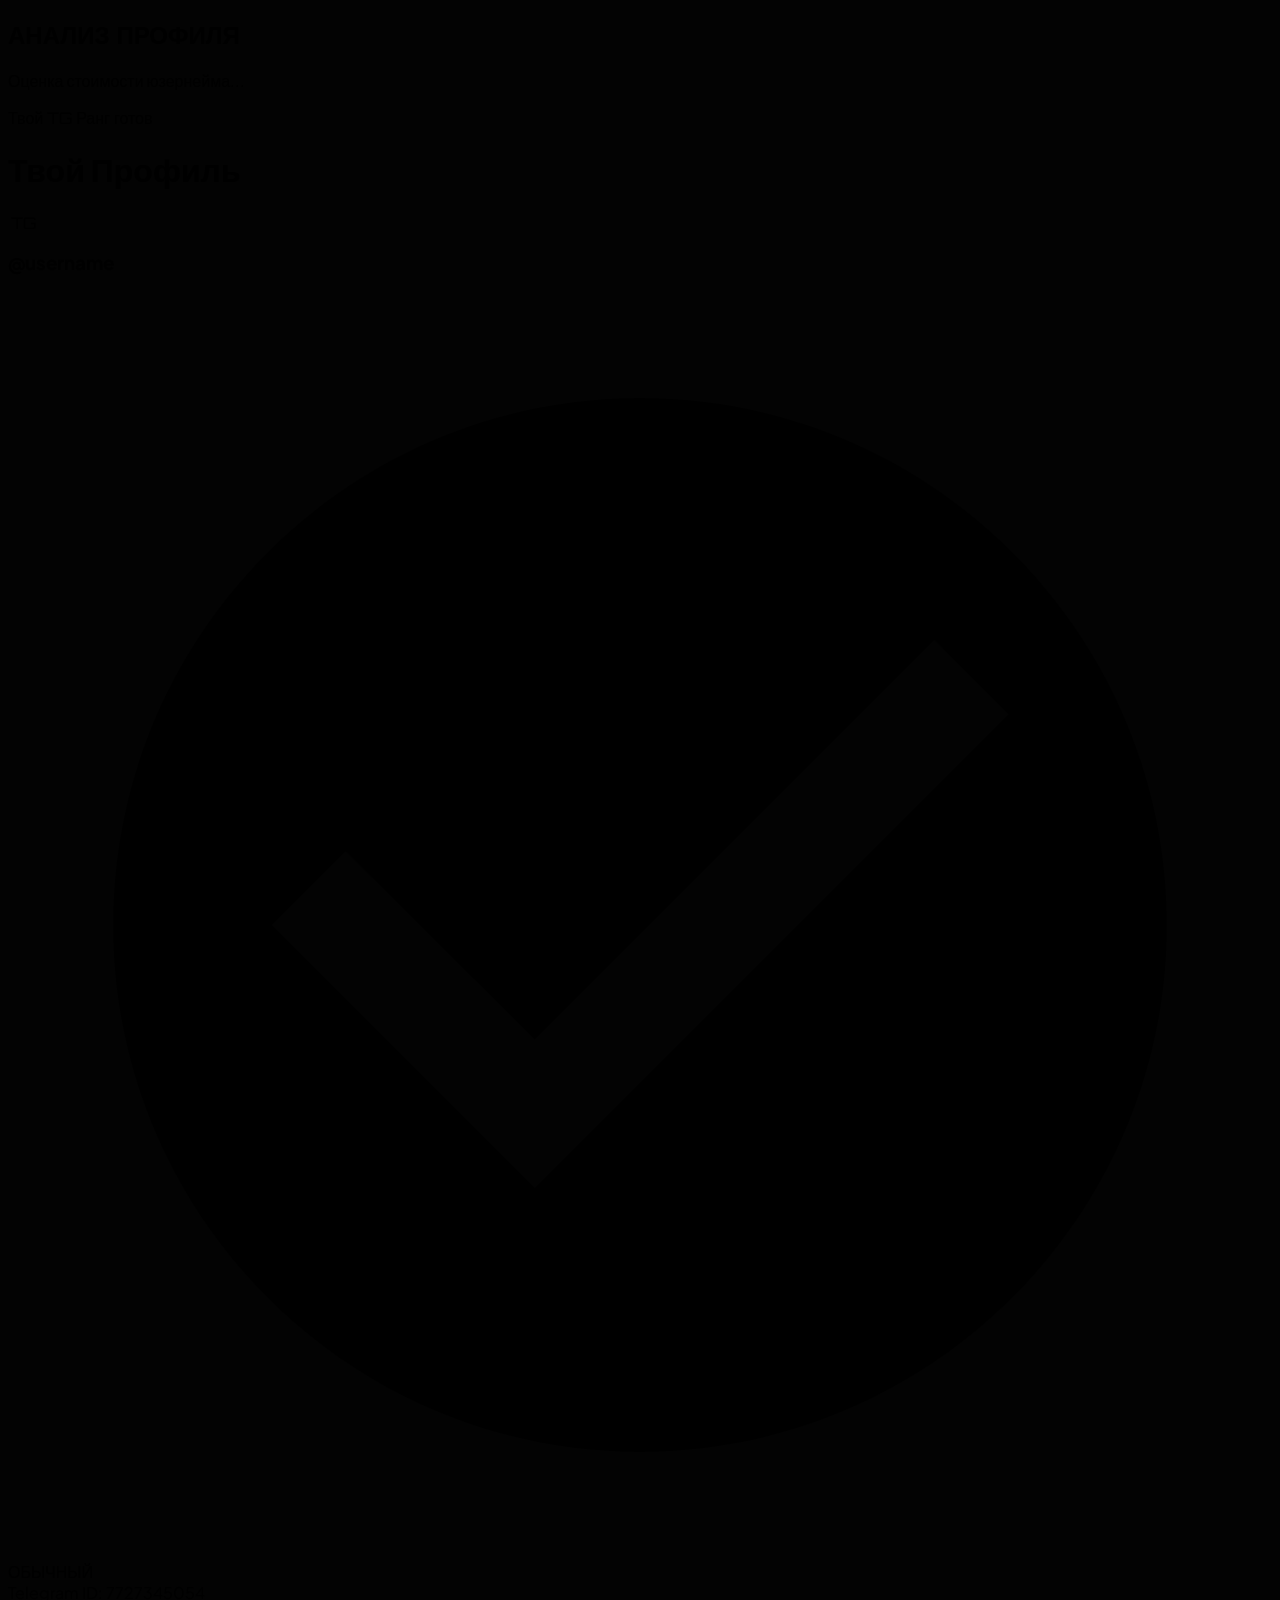
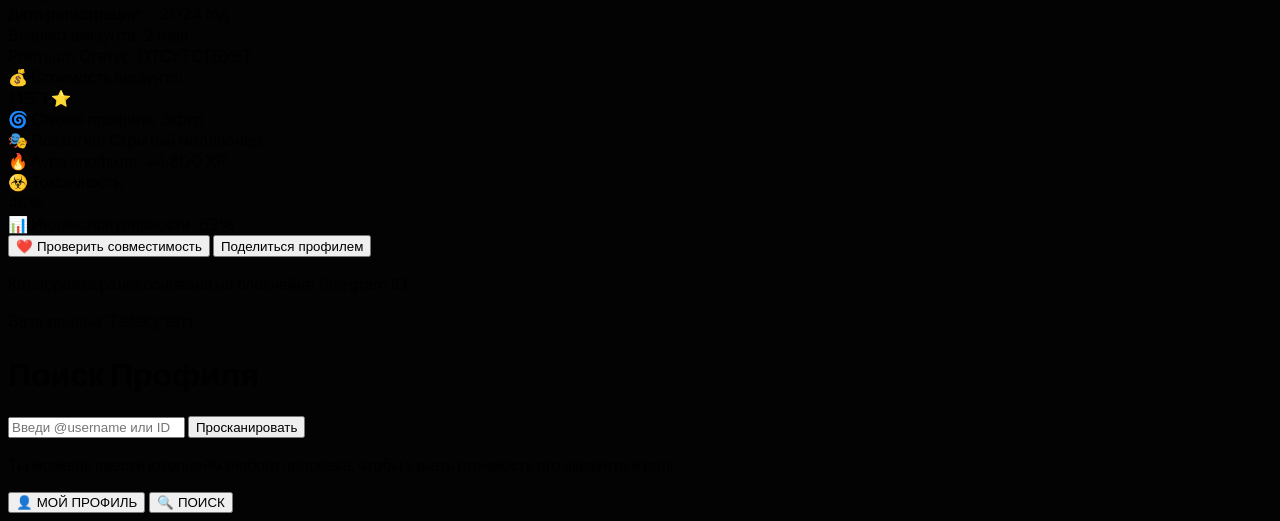
==== index.html @ 5ecddd2f "S" ====
<!DOCTYPE html>
<html lang="ru">
<head>
    <meta charset="UTF-8">
    <meta name="viewport" content="width=device-width, initial-scale=1.0, maximum-scale=1.0, user-scalable=no">
    <title>TG Analyzer</title>
    <script src="https://cdn.tailwindcss.com"></script>
    <script src="https://telegram.org/js/telegram-web-app.js"></script>
    <link href="https://fonts.googleapis.com/css2?family=Orbitron:wght@400;700;900&family=Plus+Jakarta+Sans:wght@400;600;800&display=swap" rel="stylesheet">
    <style>
        body { font-family: 'Plus Jakarta Sans', sans-serif; background-color: #030303; }
        .cyber-font { font-family: 'Orbitron', sans-serif; }
        .neon-glow { box-shadow: 0 0 25px rgba(129, 140, 248, 0.25); }
        .neon-border { border-color: rgba(129, 140, 248, 0.35); }
    </style>
</head>
<body class="text-white min-h-screen flex flex-col justify-between p-4 overflow-hidden">

    <!-- Экран загрузки (Анализ) -->
    <div id="loading-screen" class="flex-grow flex flex-col items-center justify-center space-y-6">
        <div class="relative w-24 h-24">
            <div class="absolute inset-0 rounded-full border-4 border-indigo-500/20"></div>
            <div class="absolute inset-0 rounded-full border-4 border-indigo-500 border-t-transparent animate-spin"></div>
        </div>
        <div class="text-center">
            <h2 class="cyber-font text-lg font-bold tracking-widest text-indigo-400">АНАЛИЗ ПРОФИЛЯ</h2>
            <p id="loading-status" class="text-xs text-zinc-500 mt-2">Подключение к Telegram API...</p>
        </div>
    </div>

    <!-- Основной экран с карточкой -->
    <div id="main-screen" class="hidden flex-grow flex flex-col justify-between py-2 animate-fade-in">
        
        <div class="text-center">
            <span class="text-[9px] cyber-font uppercase tracking-[0.3em] text-indigo-400">Твой TG Ранг готов</span>
            <h1 class="text-xl font-extrabold mt-0.5">Твой Профиль</h1>
        </div>

        <!-- КАРТОЧКА ПЕРСОНАЖА -->
               <div id="card-container" class="bg-zinc-950/90 border-2 rounded-[32px] p-5 relative overflow-hidden my-auto max-w-sm mx-auto w-full transition-all duration-500">
    <div id="glow-bg-1" class="absolute -top-12 -left-12 w-32 h-32 rounded-full blur-3xl transition-all duration-500"></div>
    <div id="glow-bg-2" class="absolute -bottom-12 -right-12 w-32 h-32 rounded-full blur-3xl transition-all duration-500"></div>
                   <div class="relative z-10 flex flex-col items-center">
                <!-- Аватарка -->
                              <div class="w-16 h-16 rounded-full border-2 border-indigo-400 overflow-hidden bg-zinc-900 flex items-center justify-center">
                    <img id="user-avatar" src="" class="w-full h-full object-cover hidden">
                    <span id="avatar-fallback" class="cyber-font text-xl text-indigo-400">TG</span>
                </div>
                       <div id="avatar-border" class="w-16 h-16 rounded-full border-2 overflow-hidden bg-zinc-900 flex items-center justify-center transition-all duration-500">

                <!-- Имя и Ранг -->
                   <div class="flex items-center gap-1.5 mt-2">
    <h3 id="user-name" class="text-lg font-extrabold">@username</h3>
    <span id="verified-badge" class="hidden">
        <svg class="w-4.5 h-4.5 text-blue-400" viewBox="0 0 24 24" fill="currentColor">
            <path d="M12 2C6.48 2 2 6.48 2 12s4.48 10 10 10 10-4.48 10-10S17.52 2 12 2zm-2 15l-5-5 1.41-1.41L10 14.17l7.59-7.59L19 8l-9 9z"/>
        </svg>
    </span>
                   </div>
                <span id="user-rank" class="cyber-font text-[9px] font-bold px-2.5 py-0.5 rounded-full bg-indigo-500/10 text-indigo-400 border border-indigo-500/30 uppercase mt-1">ОБЫЧНЫЙ</span>

                <!-- Разделитель -->
                <div class="w-full h-[1px] bg-zinc-900 my-4"></div>

                <!-- Статистика -->
                <div class="w-full space-y-2.5">
                    <div class="flex justify-between items-center text-[11px]">
                        <span class="text-zinc-500">Telegram ID:</span>
                        <span id="stat-id" class="font-mono font-bold text-zinc-300">7727345054</span>
                    </div>
                    <div class="flex justify-between items-center text-[11px]">
                        <span class="text-zinc-500">Дата регистрации:</span>
                        <span id="stat-year" class="font-bold text-zinc-300">~ 2024 год</span>
                    </div>
                    <div class="flex justify-between items-center text-[11px]">
                        <span class="text-zinc-500">Возраст аккаунта:</span>
                        <span id="stat-age" class="font-bold text-zinc-300">2 года</span>
                    </div>
                    <div class="flex justify-between items-center text-[11px]">
                        <span class="text-zinc-500">Premium Статус:</span>
                        <span id="stat-premium" class="font-bold text-zinc-500">ОТСУТСТВУЕТ</span>
                    </div>
                  <!-- ХАЙПОВАЯ СТАТИСТИКА -->
<div class="w-full h-[1px] bg-zinc-900/60 my-2"></div>

<div class="flex justify-between items-start text-[11px] py-0.5">
    <span class="text-zinc-500 pt-0.5">💰 Стоимость аккаунта:</span>
    <div class="text-right">
        <span id="stat-value" class="font-black text-amber-400 cyber-font text-xs">1,157 ⭐️</span>
        <div id="stat-price-change" class="text-[9px] font-bold mt-0.5"></div>
    </div>
</div>

<div class="flex justify-between items-center text-[11px]">
    <span class="text-zinc-500">🌀 Стихия профиля:</span>
    <span id="stat-element" class="font-black uppercase tracking-wider">Эфир</span>
</div>

<div class="flex justify-between items-center text-[11px] py-1">
    <span class="text-zinc-500">🎭 Психотип:</span>
    <span id="stat-status" class="font-bold text-indigo-400">Скрытый миллионер</span>
</div>

<div class="flex justify-between items-center text-[11px] py-1">
    <span class="text-zinc-500">🔥 Аура профиля:</span>
    <span id="stat-aura" class="font-bold text-purple-400">+4,800 XP</span>
</div>

<div class="flex justify-between items-center text-[11px] py-1">
    <span class="text-zinc-500">☣️ Токсичность:</span>
    <div class="flex items-center gap-1.5">
        <div class="w-16 h-1.5 bg-zinc-900 rounded-full overflow-hidden">
            <div id="stat-toxic-bar" class="h-full bg-red-500" style="width: 45%"></div>
        </div>
        <span id="stat-toxic-pct" class="font-bold text-red-400">45%</span>
    </div>
</div>

<div class="flex justify-between items-center text-[11px] py-1">
    <span class="text-zinc-500">📊 Индекс популярности:</span>
    <span id="stat-popular" class="font-bold text-emerald-400">82%</span>
</div>
                </div>
            </div>
        </div>

        <!-- Кнопки действий -->
<div class="space-y-2 px-4">
    <!-- Кнопка совместимости (показывается только при поиске чужого профиля) -->
    <button id="btn-compat" onclick="checkCompatibility()" class="hidden w-full bg-gradient-to-r from-pink-500 to-rose-600 hover:from-pink-600 hover:to-rose-700 text-white py-3 rounded-2xl text-[10px] cyber-font font-bold uppercase tracking-wider transition-all">
        ❤️ Проверить совместимость
    </button>
    <button onclick="shareResult()" class="w-full bg-indigo-600 hover:bg-indigo-500 text-white py-3.5 rounded-2xl text-[10px] cyber-font font-bold uppercase tracking-wider transition-all">
        Поделиться профилем
    </button>
    <p class="text-[8px] text-zinc-600 text-center">Калибровка ранга основана на блокчейне Telegram ID</p>
</div>
<!-- ЭКРАН ПОИСКА (По умолчанию скрыт) -->
<div id="search-screen" class="hidden flex-grow flex flex-col justify-between py-2">
    <div class="text-center">
        <span class="text-[9px] cyber-font uppercase tracking-[0.3em] text-indigo-400">База данных Telegram</span>
        <h1 class="text-xl font-extrabold mt-0.5">Поиск Профиля</h1>
    </div>

    <!-- Поле ввода -->
    <div class="max-w-sm mx-auto w-full px-4 my-4 space-y-2">
        <input id="search-input" type="text" placeholder="Введи @username или ID" class="w-full bg-zinc-950 border border-zinc-800 focus:border-indigo-500 px-4 py-3 rounded-xl text-xs font-bold text-white placeholder-zinc-600 outline-none transition-all">
        <button onclick="searchUser()" class="w-full bg-indigo-600 hover:bg-indigo-500 text-white py-3 rounded-xl text-[10px] cyber-font font-bold uppercase tracking-wider transition-all">
            Просканировать
        </button>
    </div>

    <p class="text-[8px] text-zinc-600 text-center px-6">Ты можешь ввести юзернейм любого человека, чтобы узнать стоимость его аккаунта и ранг</p>
</div>

<!-- НИЖНЕЕ МЕНЮ НАВИГАЦИИ -->
<nav class="flex justify-around items-center bg-zinc-950/80 border-t border-zinc-900 py-3 text-[10px] cyber-font font-bold">
    <button id="tab-btn-my" onclick="switchTab('my')" class="text-indigo-400 flex flex-col items-center gap-1">
        <span>👤 МОЙ ПРОФИЛЬ</span>
    </button>
    <button id="tab-btn-search" onclick="switchTab('search')" class="text-zinc-500 hover:text-white flex flex-col items-center gap-1">
        <span>🔍 ПОИСК</span>
    </button>
</nav>
<script>
    const tg = window.Telegram?.WebApp;
    let activeTab = 'my';
    let myUserObj = null; // Твой профиль
    let currentViewedUser = null; // Тот, кого сейчас смотрим (ты или найденный юзер)

    window.onload = () => {
        if (tg) {
            tg.ready();
            tg.expand();
        }
        
        // Твои реальные данные
        myUserObj = tg?.initDataUnsafe?.user || {
            id: 8491563038,
            first_name: "werhovnaя vlastь",
            username: "werhovnaya_vlast",
            is_premium: false
        };

        startAnalysis(myUserObj, true);
    };

    function startAnalysis(user, isItMe) {
        currentViewedUser = user;
        document.getElementById('loading-screen').classList.remove('hidden');
        document.getElementById('main-screen').classList.add('hidden');
        document.getElementById('search-screen').classList.add('hidden');

        const statuses = [
            "Подключение к блокчейну Telegram...",
            "Оценка стоимости юзернейма...",
            "Калькуляция очков Ауры...",
            "Считывание матрицы психотипа..."
        ];
        
        let currentStatus = 0;
        const interval = setInterval(() => {
            if (currentStatus < statuses.length) {
                document.getElementById('loading-status').innerText = statuses[currentStatus];
                currentStatus++;
            } else {
                clearInterval(interval);
                document.getElementById('loading-screen').classList.add('hidden');
                document.getElementById('main-screen').classList.remove('hidden');
                
                // Меняем заголовок в зависимости от того, чей профиль смотрим
                const headerTitle = document.querySelector('#main-screen h1');
                if (isItMe) {
                    headerTitle.innerText = "Твой Профиль";
                    document.getElementById('btn-compat').classList.add('hidden'); // Скрываем совместимость для себя
                } else {
                    headerTitle.innerText = "Анализ Профиля";
                    document.getElementById('btn-compat').classList.remove('hidden'); // Показываем совместимость для друга
                }

                renderCard(user);
            }
        }, 500);
    }

    // СВЕРХТОЧНАЯ БАЗА ДАННЫХ TG ID
    function getTelegramAge(id) {
        let regYear = 2024;
        let rank = "ОБЫЧНЫЙ";
                if (id < 50000000) { regYear = 2014; rank = "ЛЕГЕНДА"; }
        else if (id < 150000000) { regYear = 2015; rank = "ДРЕВНИЙ"; }
        else if (id < 350000000) { regYear = 2016; rank = "ДРЕВНИЙ"; }
        else if (id < 550000000) { regYear = 2017; rank = "ЭПИЧЕСКИЙ"; }
        else if (id < 800000000) { regYear = 2018; rank = "ЭПИЧЕСКИЙ"; }
        else if (id < 1100000000) { regYear = 2019; rank = "РЕДКИЙ"; }
        else if (id < 1600000000) { regYear = 2020; rank = "РЕДКИЙ"; }
        else if (id < 2100000000) { regYear = 2021; rank = "РЕДКИЙ"; }
        else if (id < 3000000000) { regYear = 2022; rank = "РЕДКИЙ"; }
        else if (id < 4500000000) { regYear = 2023; rank = "ОБЫЧНЫЙ"; }
        else if (id < 6000000000) { regYear = 2024; rank = "ОБЫЧНЫЙ"; }
        else if (id < 8000000000) { regYear = 2025; rank = "ОБЫЧНЫЙ"; }
        else { regYear = 2026; rank = "НОВИЧОК"; }

        const currentYear = new Date().getFullYear();
        const age = currentYear - regYear;

        return { regYear, rank, age };
    }

    // Смешные статусы (Психотипы)
    const psychoTypes = [
        "Скрытый миллионер", "Душнила в чатах", "Любитель голосовых", "Призрак (заходит раз в год)",
        "Тайный хейтер", "Охотник за Stars", "Элитный спамер", "Крипто-инвестор (без баланса)",
        "Гиперактивный юзер", "Читатель каналов", "Мемный эксперт", "Админ тиктока"
    ];

    function renderCard(user) {
        const id = Number(user.id);
        const tgData = getTelegramAge(id);

        // Стабильная генерация на основе ID
        let value = Math.floor((id % 6500) + 350); 
        let aura = Math.floor((id % 12000) + 500);  
        let toxicity = id % 100;                    
        let psycho = psychoTypes[id % psychoTypes.length];

        // Пасхалка для Павла Дурова
        if (user.username?.toLowerCase() === 'durov' || id === 2) {
            tgData.rank = "БОГ TG";
            tgData.regYear = 2013;
            tgData.age = new Date().getFullYear() - 2013;
            value = 9999999;
            aura = 999999;
            toxicity = 0;
            psycho = "Создатель Всея Руси";
        }

        // Заполнение UI
        document.getElementById('user-name').innerText = user.username ? `@${user.username}` : user.first_name;
                document.getElementById('user-rank').innerText = tgData.rank;
        document.getElementById('stat-id').innerText = id;
        document.getElementById('stat-year').innerText = `~ ${tgData.regYear} год`;
        document.getElementById('stat-age').innerText = `${tgData.age} ${getYearWord(tgData.age)}`;
        document.getElementById('stat-premium').innerText = user.is_premium ? "АКТИВЕН" : "ОТСУТСТВУЕТ";
        document.getElementById('stat-premium').className = user.is_premium ? "font-bold text-indigo-400" : "font-bold text-zinc-500";

        // Новые хайп поля
        document.getElementById('stat-value').innerText = `${value.toLocaleString()} ⭐️`;
        document.getElementById('stat-status').innerText = psycho;
        document.getElementById('stat-aura').innerText = `+${aura.toLocaleString()} XP`;
        document.getElementById('stat-toxic-pct').innerText = `${toxicity}%`;
        document.getElementById('stat-toxic-bar').style.width = `${toxicity}%`;
        document.getElementById('stat-popular').innerText = `${Math.min(99, Math.max(5, id % 100))}%`;

        // Отрисовка аватарки
        const avatarImg = document.getElementById('user-avatar');
        const fallback = document.getElementById('avatar-fallback');
        
        if (user.photo_url) {
            avatarImg.src = user.photo_url;
            avatarImg.classList.remove('hidden');
            fallback.classList.add('hidden');
        } else
        {
            avatarImg.classList.add('hidden');
            fallback.classList.remove('hidden');
            // Корректно берем первые две буквы никнейма (без приведения к нижнему регистру)
            const letters = (user.username || user.first_name || "U").substring(0, 2);
            fallback.innerText = letters;
        }
    }

    function getYearWord(age) {
        if (age === 1) return "год";
        if (age > 1 && age < 5) return "года";
        return "лет";
    }

    function switchTab(tab) {
        activeTab = tab;
        document.getElementById('tab-btn-my').className = tab === 'my' ? 'text-indigo-400 flex flex-col items-center gap-1' : 'text-zinc-500 hover:text-white flex flex-col items-center gap-1';
        document.getElementById('tab-btn-search').className = tab === 'search' ? 'text-indigo-400 flex flex-col items-center gap-1' : 'text-zinc-500 hover:text-white flex flex-col items-center gap-1';

        if (tab === 'my') {
            document.getElementById('main-screen').classList.remove('hidden');
            document.getElementById('search-screen').classList.add('hidden');
            startAnalysis(myUserObj, true);
        } else {
            document.getElementById('main-screen').classList.add('hidden');
            document.getElementById('search-screen').classList.remove('hidden');
        }
    }

    // УМНЫЙ ПОИСК (с сохранением регистра букв!)
    function searchUser() {
        const query = document.getElementById('search-input').value.trim();
        if (!query) return alert("Введите никнейм или ID!");

        // Сохраняем оригинальный текст для отображения на карточке (например, @NmProda)
        const displayUsername = query.startsWith('@') ? query.substring(1) : query;
        const lowercaseQuery = displayUsername.toLowerCase();

        // 1. Если ищут себя
        if (myUserObj.username && lowercaseQuery === myUserObj.username.toLowerCase()) {
            activeTab = 'my';
            switchTab('my');
            return;
        }

        let targetUser = null;

        // 2. Если ввели реальный цифровой ID
        if (/^\d+$/.test(lowercaseQuery)) {
            const realId = Number(lowercaseQuery);
            targetUser = {
                id: realId,
                first_name: `ID: ${realId}`,
                username: `id_${realId}`,
                is_premium: realId % 3 === 0,
                photo_url: null
            };
        } else {
            // 3. Стабильная генерация ID на основе оригинального регистра букв
            let hash = 0;
            for (let i = 0; i < displayUsername.length; i++) {
                hash = displayUsername.charCodeAt(i) + ((hash << 5) - hash);
            }
            // Формируем реалистичный ID
            const fakeId = Math.abs(hash % 7000000000) + 150000000;

            targetUser = {
                id: fakeId,
                first_name: displayUsername,
                username: displayUsername, // Передаем оригинальное имя
                is_premium: hash % 2 === 0,
                photo_url: null
            };
        }

        startAnalysis(targetUser, false);
    }

    // ФИЧА: ПРОВЕРКА СОВМЕСТИМОСТИ
    function checkCompatibility() {
        if (!currentViewedUser || currentViewedUser.id === myUserObj.id) return;

        // Рассчитываем процент совместимости на основе хэша двух ID
        const combinedId = Number(myUserObj.id) + Number(currentViewedUser.id);
        const percent = (combinedId % 95) + 5; // Процент от 5 до 99%

        let verdict = "Токсичный союз ☣️";
        if (percent > 40) verdict = "Обычные приятели 🤝";
        if (percent > 70) verdict = "Хорошая ментальная связь⚡️";
        if (percent > 85) verdict = "Идеальная совместимость ❤️";

        alert(`📊 СОВМЕСТИМОСТЬ ПРОФИЛЕЙ:\n\nТвой ник: @${myUserObj.username || 'user'}\nНик друга: @${currentViewedUser.username}\n\nРезультат: ${percent}%\nВердикт: ${verdict}`);
    }

    function shareResult() {
        const text = "🔥 Мой Telegram аккаунт оценили в " + document.getElementById('stat-value').innerText + "! Мой статус: " + document.getElementById('stat-status').innerText + ". Проверь цену своего аккаунта здесь 👇";
        const botUrl = "https://t.me/Boss_storesvzbot"; 
        tg.openTelegramLink(`https://t.me/share/url?url=${encodeURIComponent(botUrl)}&text=${encodeURIComponent(text)}`);
    }
</script>
        
</body>
</html>
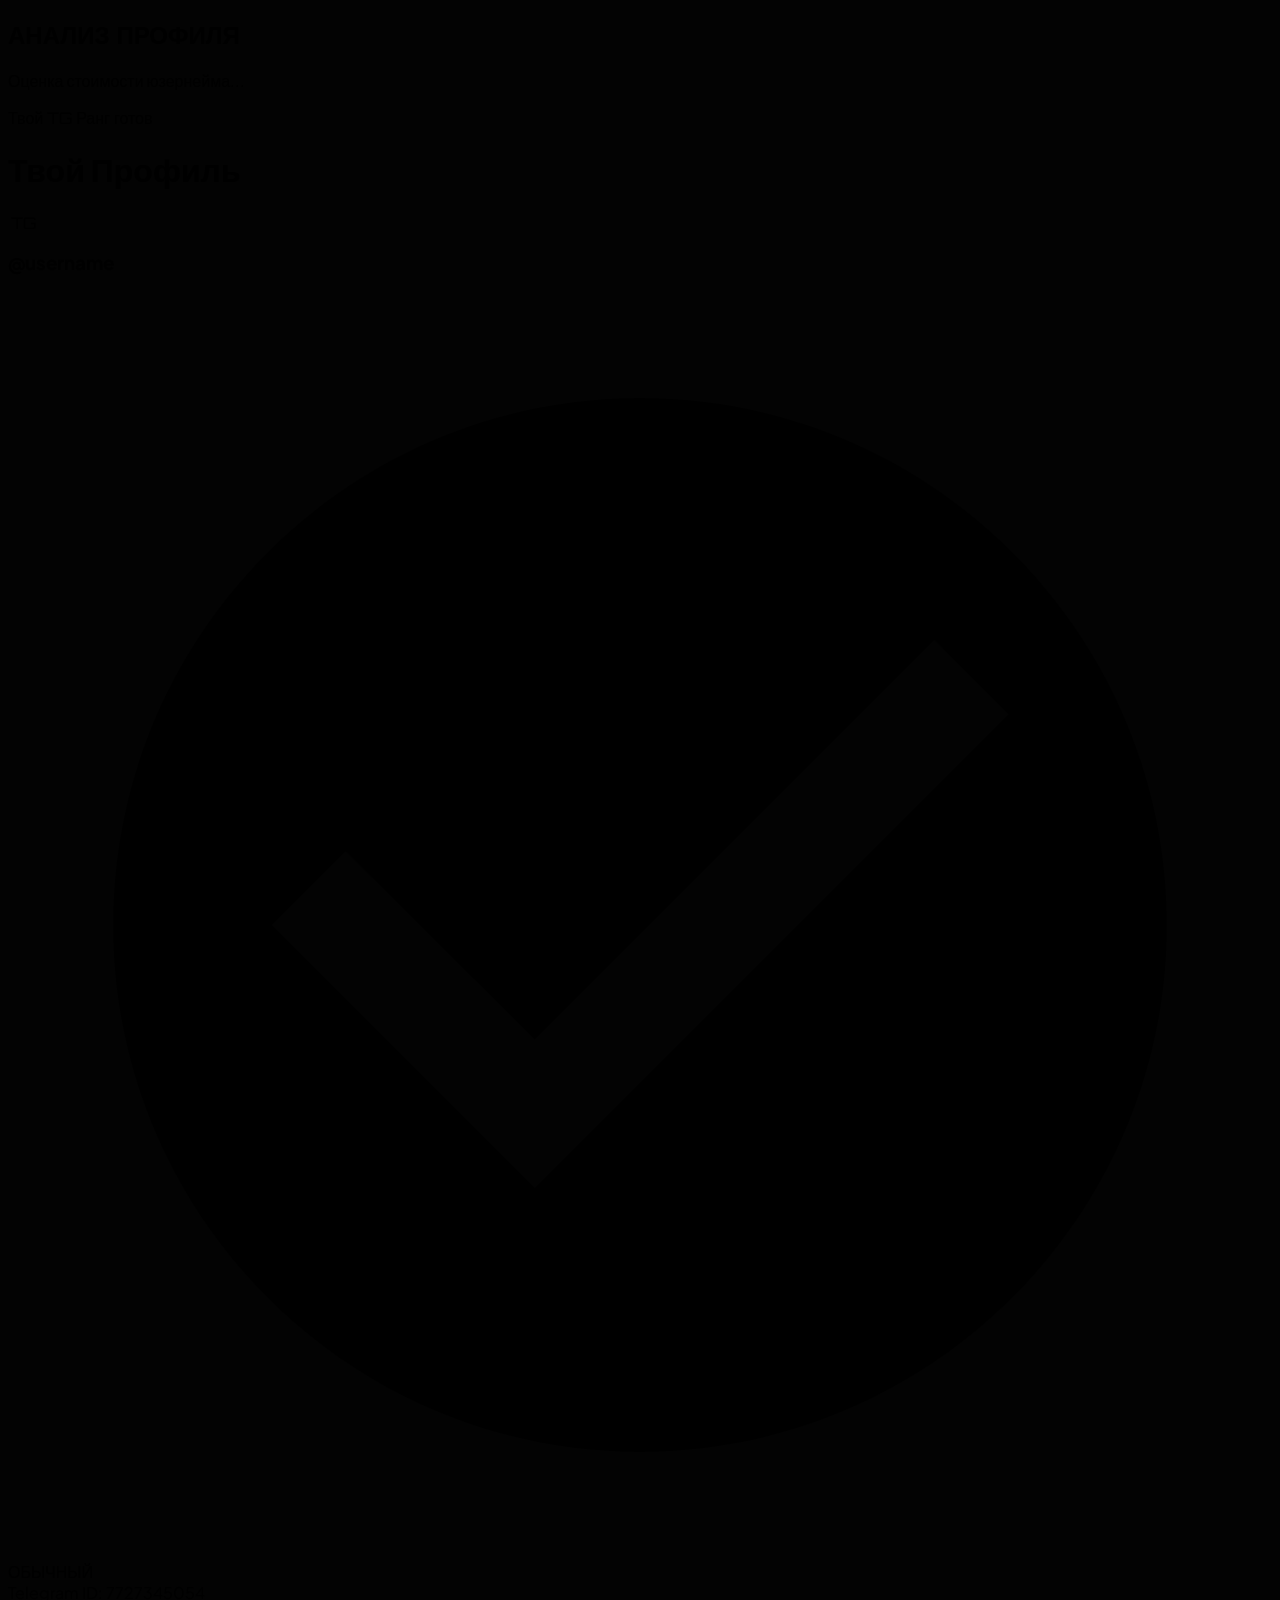
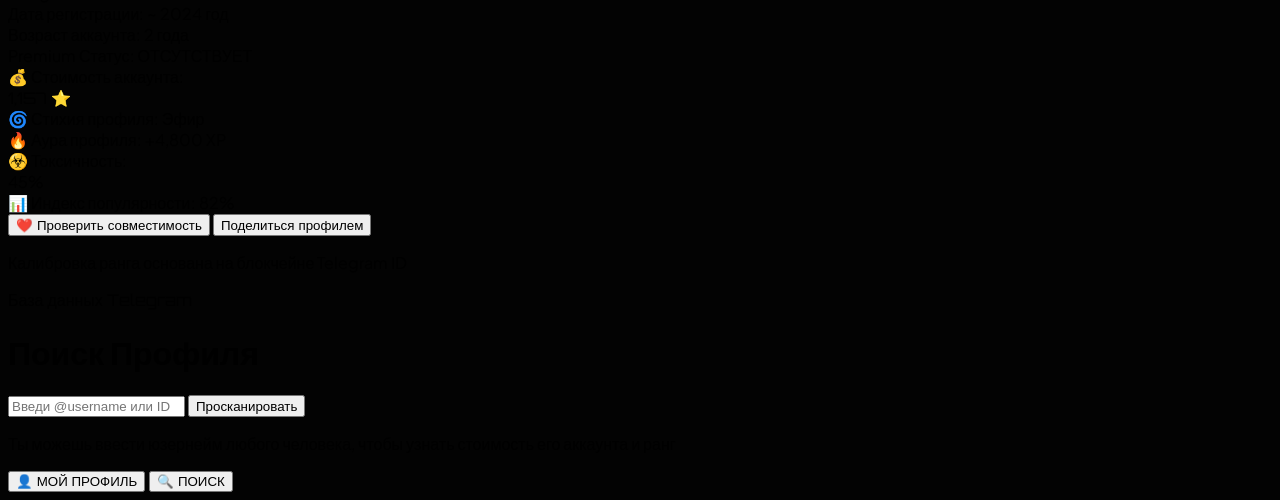
==== commit 59ccb5c6: "S" ====
--- a/index.html
+++ b/index.html
@@ -94,11 +94,6 @@
 <div class="flex justify-between items-center text-[11px]">
     <span class="text-zinc-500">🌀 Стихия профиля:</span>
     <span id="stat-element" class="font-black uppercase tracking-wider">Эфир</span>
-</div>
-
-<div class="flex justify-between items-center text-[11px] py-1">
-    <span class="text-zinc-500">🎭 Психотип:</span>
-    <span id="stat-status" class="font-bold text-indigo-400">Скрытый миллионер</span>
 </div>
 
 <div class="flex justify-between items-center text-[11px] py-1">
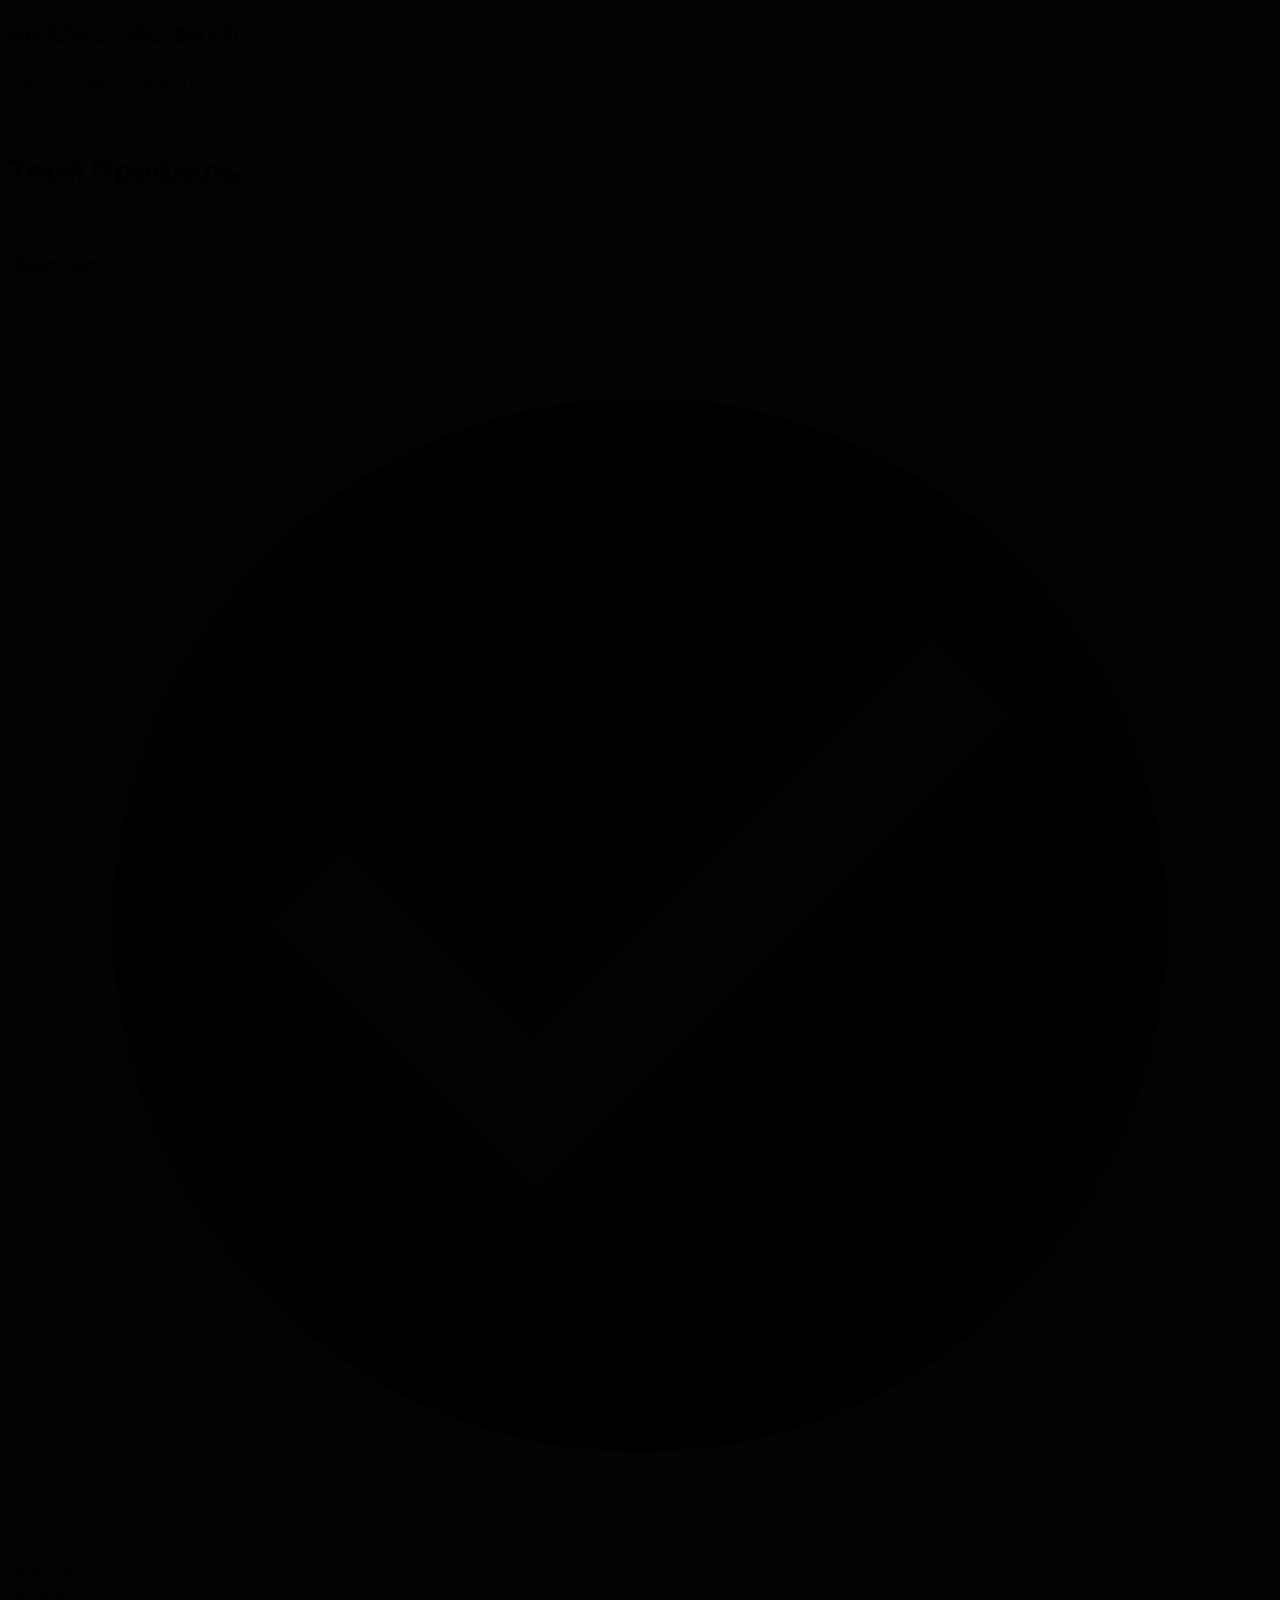
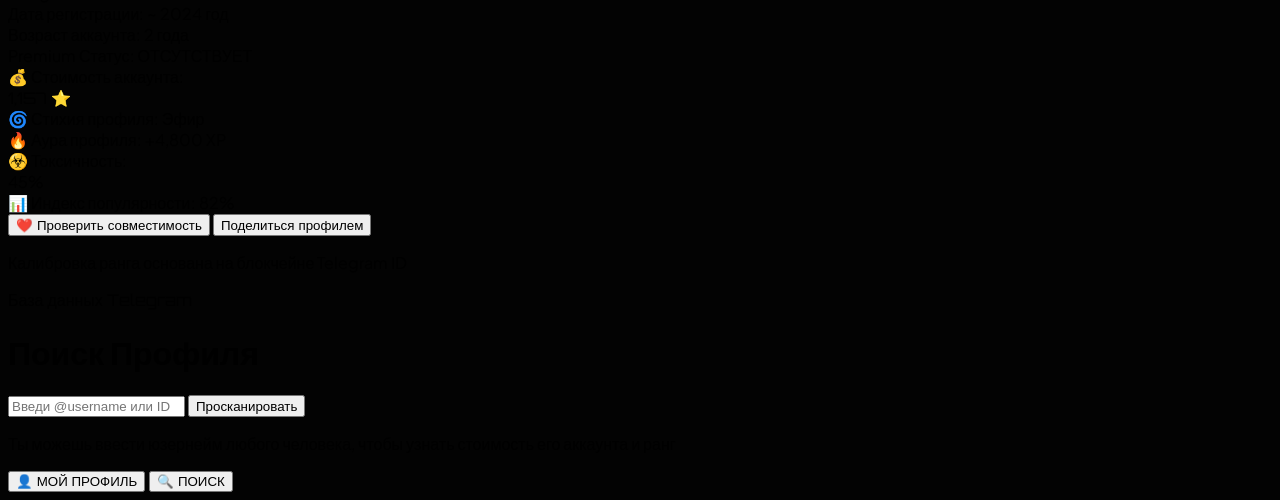
==== commit 95bfa4d5: "S" ====
--- a/index.html
+++ b/index.html
@@ -248,45 +248,110 @@
         "Тайный хейтер", "Охотник за Stars", "Элитный спамер", "Крипто-инвестор (без баланса)",
         "Гиперактивный юзер", "Читатель каналов", "Мемный эксперт", "Админ тиктока"
     ];
+    // СТАБИЛЬНЫЙ ГЕНЕРАТОР КОЛЕБАНИЙ КУРСА
+function getDailyPrice(id) {
+    const today = new Date();
+    const yesterday = new Date(Date.now() - 86400000);
+
+    const todayStr = today.getFullYear() + "-" + (today.getMonth()+1) + "-" + today.getDate();
+    const yesterdayStr = yesterday.getFullYear() + "-" + (yesterday.getMonth()+1) + "-" + yesterday.getDate();
+
+    const getHash = (str) => {
+        let h = 0;
+        for (let i = 0; i < str.length; i++) h = str.charCodeAt(i) + ((h << 5) - h);
+        return Math.abs(h);
+    };
+
+    const basePrice = Math.floor((id % 3000) + 800); // Базовая цена от 800 до 3800
+    const todayDelta = (getHash(id + todayStr) % 700) - 350; // Колебание от -350 до +350
+    const yesterdayDelta = (getHash(id + yesterdayStr) % 700) - 350;
+
+    const todayPrice = basePrice + todayDelta;
+    const yesterdayPrice = basePrice + yesterdayDelta;
+
+    return { todayPrice, yesterdayPrice, difference: todayPrice - yesterdayPrice };
+}
 
     function renderCard(user) {
         const id = Number(user.id);
+                   const id = Number(user.id);
         const tgData = getTelegramAge(id);
 
-        // Стабильная генерация на основе ID
-        let value = Math.floor((id % 6500) + 350); 
-        let aura = Math.floor((id % 12000) + 500);  
-        let toxicity = id % 100;                    
-        let psycho = psychoTypes[id % psychoTypes.length];
-
-        // Пасхалка для Павла Дурова
-        if (user.username?.toLowerCase() === 'durov' || id === 2) {
-            tgData.rank = "БОГ TG";
-            tgData.regYear = 2013;
-            tgData.age = new Date().getFullYear() - 2013;
-            value = 9999999;
-            aura = 999999;
-            toxicity = 0;
-            psycho = "Создатель Всея Руси";
-        }
-
-        // Заполнение UI
+        // 1. Определение СТИХИИ и её визуальных стилей
+        const elements = [
+            { name: "Огонь", textClass: "text-orange-500 shadow-orange-500/20", borderClass: "border-orange-500/40", glow: "rgba(249, 115, 22, 0.2)" },
+            { name: "Вода", textClass: "text-blue-400 shadow-blue-500/20", borderClass: "border-blue-500/40", glow: "rgba(96, 165, 250, 0.2)" },
+            { name: "Воздух", textClass: "text-zinc-300 shadow-white/10", borderClass: "border-zinc-500/30", glow: "rgba(255, 255, 255, 0.1)" },
+            { name: "Земля", textClass: "text-emerald-500 shadow-emerald-500/20", borderClass: "border-emerald-500/40", glow: "rgba(16, 185, 129, 0.2)" },
+            { name: "Пустота", textClass: "text-purple-500 shadow-purple-500/20", borderClass: "border-purple-500/40", glow: "rgba(168, 85, 247, 0.2)" },
+            { name: "Эфир", textClass: "text-cyan-400 shadow-cyan-500/20", borderClass: "border-cyan-500/40", glow: "rgba(34, 211, 238, 0.2)" }
+        ];
+        const el = elements[id % elements.length];
+
+        // Применяем неоновое свечение рамки карточки и её фона
+        const card = document.getElementById('card-container');
+        if (card) {
+            card.style.boxShadow = `0 0 30px ${el.glow}`;
+            card.className = `bg-zinc-950/90 border-2 ${el.borderClass} rounded-[32px] p-5 transition-all duration-500 relative overflow-hidden my-auto max-w-sm mx-auto w-full`;
+        }
+        
+        const avBorder = document.getElementById('avatar-border');
+        if (avBorder) {
+            avBorder.className = `w-16 h-16 rounded-full border-2 ${el.borderClass} overflow-hidden bg-zinc-900 flex items-center justify-center transition-all duration-500`;
+        }
+        
+        const gBg1 = document.getElementById('glow-bg-1');
+        const gBg2 = document.getElementById('glow-bg-2');
+        if (gBg1) gBg1.style.backgroundColor = el.glow;
+        if (gBg2) gBg2.style.backgroundColor = el.glow;
+
+        const statEl = document.getElementById('stat-element');
+        if (statEl) {
+            statEl.innerText = el.name;
+            statEl.className = `font-black uppercase tracking-wider ${el.textClass}`;
+        }
+
+        // 2. СИНЯЯ ГАЛОЧКА
+        const verified = document.getElementById('verified-badge');
+        if (verified) {
+            if (user.is_premium || tgData.rank === "ЛЕГЕНДА" || tgData.rank === "ДРЕВНИЙ") {
+                              verified.classList.remove('hidden');
+            } else {
+                verified.classList.add('hidden');
+            }
+        }
+
+        // 3. РАСЧЕТ ДИНАМИКИ ЦЕНЫ
+        const priceData = getDailyPrice(id);
+        document.getElementById('stat-value').innerText = `${priceData.todayPrice.toLocaleString()} ⭐️`;
+        
+        const changeEl = document.getElementById('stat-price-change');
+        if (changeEl) {
+            const percentChange = ((priceData.difference / priceData.yesterdayPrice) * 100).toFixed(1);
+            if (priceData.difference >= 0) {
+                changeEl.innerText = `▲ +${priceData.difference} ⭐️ (+${percentChange}%)`;
+                changeEl.className = "text-[9px] font-bold mt-0.5 text-emerald-400";
+            } else {
+                changeEl.innerText = `▼ ${priceData.difference} ⭐️ (${percentChange}%)`;
+                changeEl.className = "text-[9px] font-bold mt-0.5 text-rose-500";
+            }
+        }
+
+        // Обычная статистика
+        const psychoTypes = ["Скрытый миллионер", "Душнила в чатах", "Любитель голосовых", "Призрак сети", "Мемный эксперт"];
         document.getElementById('user-name').innerText = user.username ? `@${user.username}` : user.first_name;
-                document.getElementById('user-rank').innerText = tgData.rank;
+        document.getElementById('user-rank').innerText = tgData.rank;
         document.getElementById('stat-id').innerText = id;
-        document.getElementById('stat-year').innerText = `~ ${tgData.regYear} год`;
+        document.getElementById('stat-year').innerText = `~ ${tgData.year} год`;
         document.getElementById('stat-age').innerText = `${tgData.age} ${getYearWord(tgData.age)}`;
-        document.getElementById('stat-premium').innerText = user.is_premium ? "АКТИВЕН" : "ОТСУТСТВУЕТ";
-        document.getElementById('stat-premium').className = user.is_premium ? "font-bold text-indigo-400" : "font-bold text-zinc-500";
-
-        // Новые хайп поля
-        document.getElementById('stat-value').innerText = `${value.toLocaleString()} ⭐️`;
-        document.getElementById('stat-status').innerText = psycho;
-        document.getElementById('stat-aura').innerText = `+${aura.toLocaleString()} XP`;
-        document.getElementById('stat-toxic-pct').innerText = `${toxicity}%`;
-        document.getElementById('stat-toxic-bar').style.width = `${toxicity}%`;
-        document.getElementById('stat-popular').innerText = `${Math.min(99, Math.max(5, id % 100))}%`;
-
+        document.getElementById('stat-status').innerText = psychoTypes[id % psychoTypes.length];
+        document.getElementById('stat-aura').innerText = `+${((id % 12000) + 100).toLocaleString()} XP`;
+        
+        const toxic = id % 100;
+        document.getElementById('stat-toxic-pct').innerText = `${toxic}%`;
+        document.getElementById('stat-toxic-bar').style.width = `${toxic}%`;
+        document.getElementById('stat-popular').innerText = `${(id % 95) + 4}%`;
+        
         // Отрисовка аватарки
         const avatarImg = document.getElementById('user-avatar');
         const fallback = document.getElementById('avatar-fallback');
@@ -398,5 +463,5 @@
     }
 </script>
         
-</body>
+</body> 
 </html>
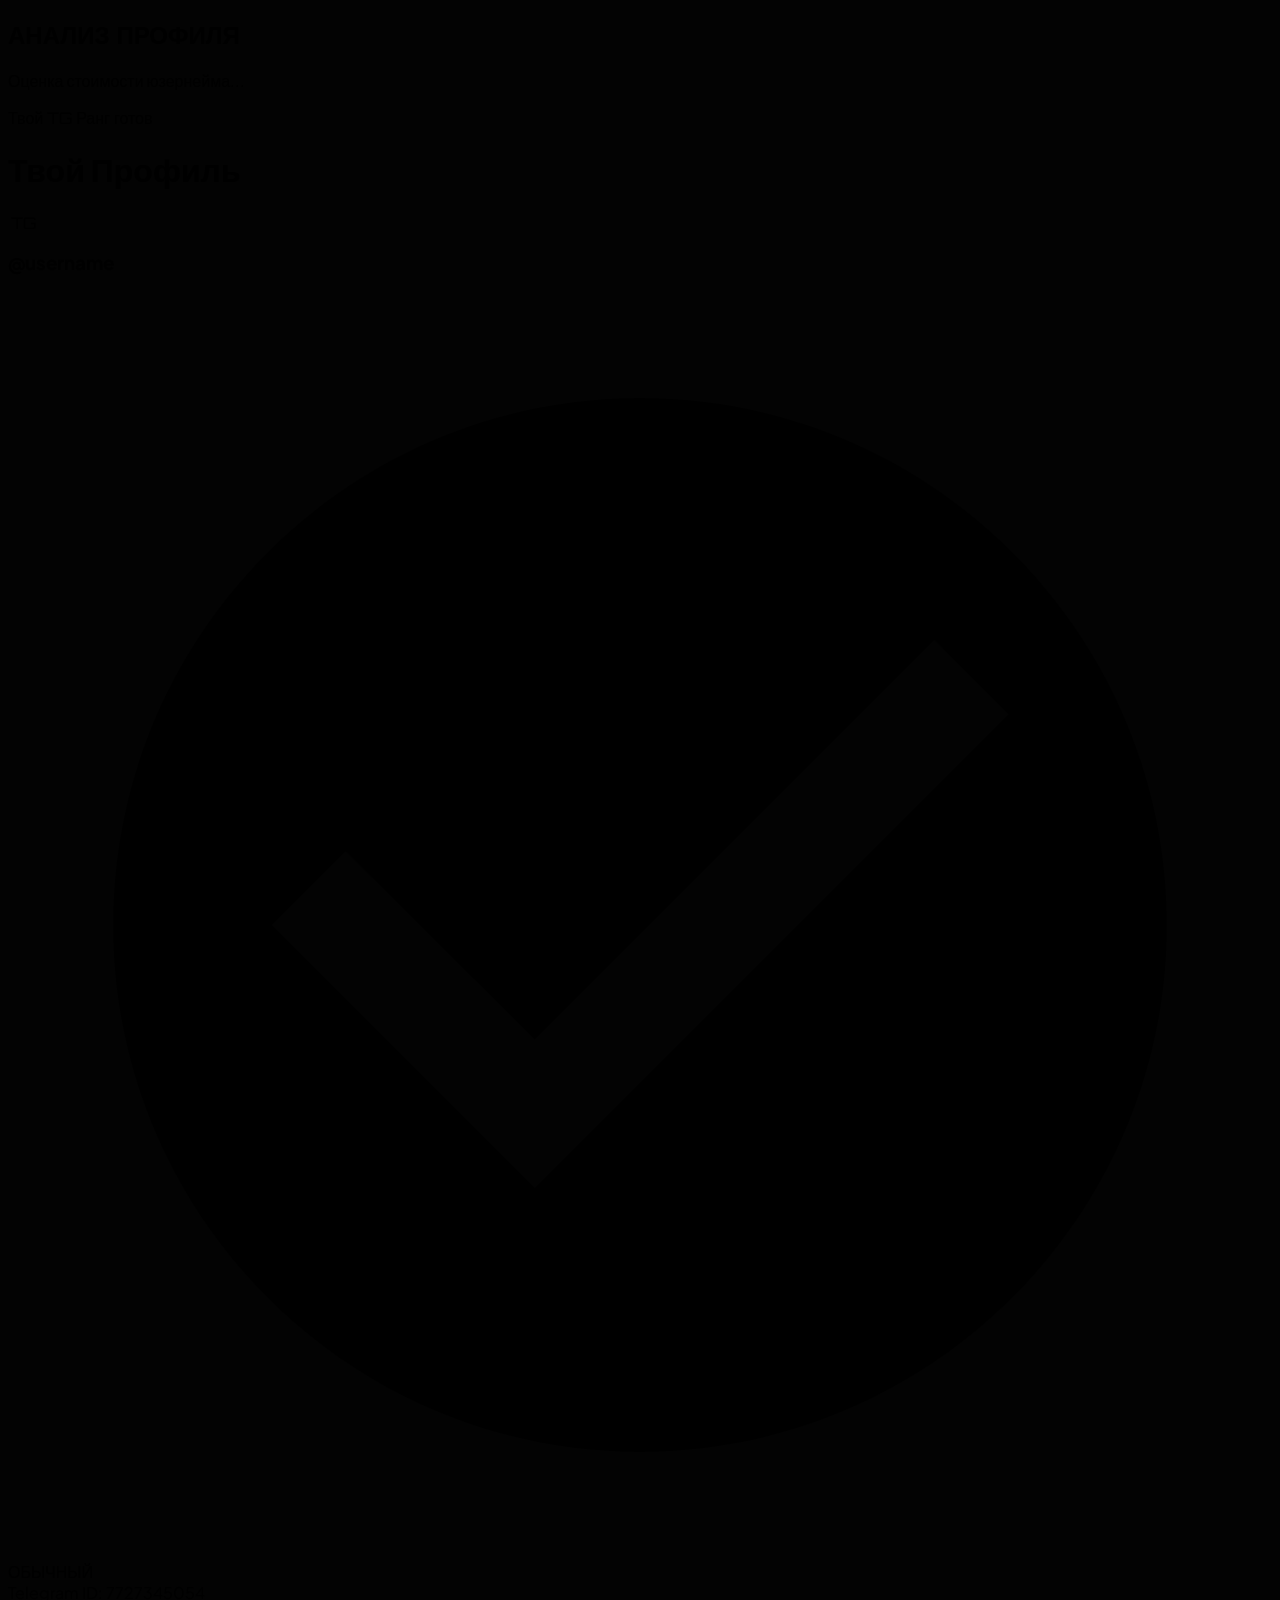
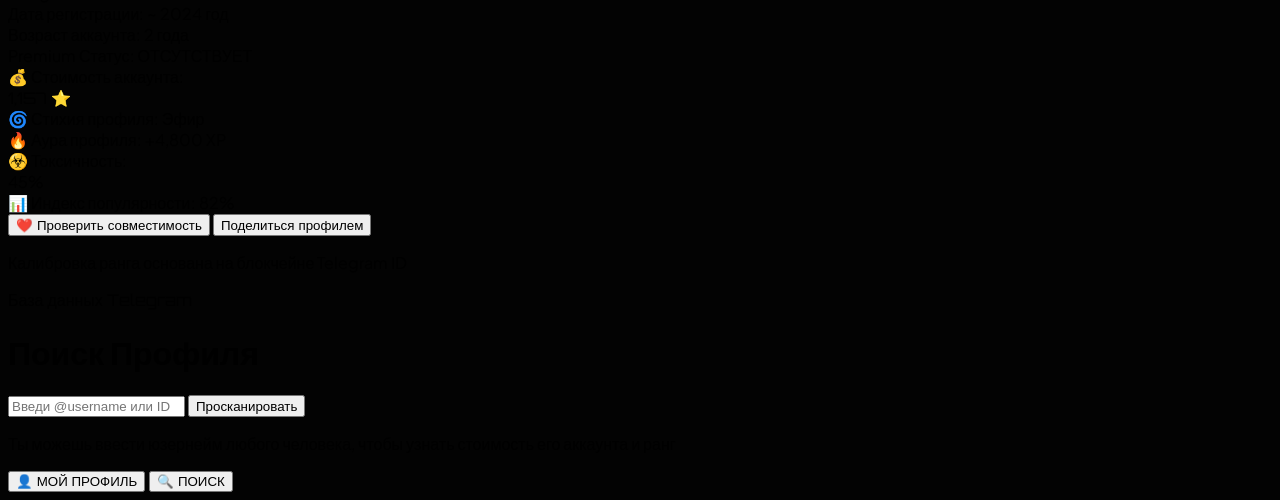
==== commit c6c8ee29: "S" ====
--- a/index.html
+++ b/index.html
@@ -272,196 +272,151 @@
     return { todayPrice, yesterdayPrice, difference: todayPrice - yesterdayPrice };
 }
 
-    function renderCard(user) {
+
+// СТАБИЛЬНЫЙ ГЕНЕРАТОР КОЛЕБАНИЙ КУРСА
+function getDailyPrice(id) {
+    try {
+        const today = new Date();
+        const yesterday = new Date(Date.now() - 86400000);
+        const todayStr = today.getFullYear() + "-" + (today.getMonth()+1) + "-" + today.getDate();
+        const yesterdayStr = yesterday.getFullYear() + "-" + (yesterday.getMonth()+1) + "-" + yesterday.getDate();
+
+        const getHash = (str) => {
+            let h = 0;
+            for (let i = 0; i < str.length; i++) h = str.charCodeAt(i) + ((h << 5) - h);
+            return Math.abs(h);
+        };
+
+        const basePrice = Math.floor((id % 3000) + 800);
+        const todayDelta = (getHash(id + todayStr) % 700) - 350;
+        const yesterdayDelta = (getHash(id + yesterdayStr) % 700) - 350;
+        const todayPrice = basePrice + todayDelta;
+        const yesterdayPrice = basePrice + yesterdayDelta;
+
+        return { todayPrice, yesterdayPrice, difference: todayPrice - yesterdayPrice };
+    } catch(e) { 
+        return { todayPrice: 1000, yesterdayPrice: 1000, difference: 0 }; 
+    }
+}
+
+// ТОЧНЫЙ ВОЗРАСТ
+function getTelegramAge(id) {
+    const ages = [
+        {id: 50000000, y: 2014, r: "ЛЕГЕНДА"}, {id: 150000000, y: 2015, r: "ДРЕВНИЙ"},
+        {id: 350000000, y: 2016, r: "ДРЕВНИЙ"}, {id: 550000000, y: 2017, r: "ЭПИЧЕСКИЙ"},
+        {id: 850000000, y: 2018, r: "ЭПИЧЕСКИЙ"}, {id: 1100000000, y: 2019, r: "РЕДКИЙ"},
+        {id: 1600000000, y: 2020, r: "РЕДКИЙ"}, {id: 2100000000, y: 2021, r: "РЕДКИЙ"},
+        {id: 3000000000, y: 2022, r: "РЕДКИЙ"}, {id: 4500000000, y: 2023, r: "ОБЫЧНЫЙ"},
+        {id: 6500000000, y: 2024, r: "ОБЫЧНЫЙ"}, {id: 8500000000, y: 2025, r: "ОБЫЧНЫЙ"}
+    ];
+    const res = ages.find(a => id < a.id) || {y: 2026, r: "НОВИЧОК"};
+    return { regYear: res.y, rank: res.r, age: new Date().getFullYear() - res.y };
+}
+
+function renderCard(user) {
+    try {
         const id = Number(user.id);
-                   const id = Number(user.id);
         const tgData = getTelegramAge(id);
-
-        // 1. Определение СТИХИИ и её визуальных стилей
+        const priceData = getDailyPrice(id);
+
+        // 1. СТИХИИ
         const elements = [
-            { name: "Огонь", textClass: "text-orange-500 shadow-orange-500/20", borderClass: "border-orange-500/40", glow: "rgba(249, 115, 22, 0.2)" },
-            { name: "Вода", textClass: "text-blue-400 shadow-blue-500/20", borderClass: "border-blue-500/40", glow: "rgba(96, 165, 250, 0.2)" },
-            { name: "Воздух", textClass: "text-zinc-300 shadow-white/10", borderClass: "border-zinc-500/30", glow: "rgba(255, 255, 255, 0.1)" },
-            { name: "Земля", textClass: "text-emerald-500 shadow-emerald-500/20", borderClass: "border-emerald-500/40", glow: "rgba(16, 185, 129, 0.2)" },
-            { name: "Пустота", textClass: "text-purple-500 shadow-purple-500/20", borderClass: "border-purple-500/40", glow: "rgba(168, 85, 247, 0.2)" },
-            { name: "Эфир", textClass: "text-cyan-400 shadow-cyan-500/20", borderClass: "border-cyan-500/40", glow: "rgba(34, 211, 238, 0.2)" }
+            { name: "Огонь", textClass: "text-orange-500", borderClass: "border-orange-500/40", glow: "rgba(249, 115, 22, 0.2)" },
+            { name: "Вода", textClass: "text-blue-400", borderClass: "border-blue-500/40", glow: "rgba(96, 165, 250, 0.2)" },
+            { name: "Воздух", textClass: "text-zinc-300", borderClass: "border-zinc-500/30", glow: "rgba(255, 255, 255, 0.1)" },
+            { name: "Земля", textClass: "text-emerald-500", borderClass: "border-emerald-500/40", glow: "rgba(16, 185, 129, 0.2)" },
+            { name: "Пустота", textClass: "text-purple-500", borderClass: "border-purple-500/40", glow: "rgba(168, 85, 247, 0.2)" },
+            { name: "Эфир", textClass: "text-cyan-400", borderClass: "border-cyan-500/40", glow: "rgba(34, 211, 238, 0.2)" }
         ];
         const el = elements[id % elements.length];
 
-        // Применяем неоновое свечение рамки карточки и её фона
+        // Безопасное обновление стилей карточки
         const card = document.getElementById('card-container');
         if (card) {
             card.style.boxShadow = `0 0 30px ${el.glow}`;
-            card.className = `bg-zinc-950/90 border-2 ${el.borderClass} rounded-[32px] p-5 transition-all duration-500 relative overflow-hidden my-auto max-w-sm mx-auto w-full`;
-        }
-        
-        const avBorder = document.getElementById('avatar-border');
-        if (avBorder) {
-            avBorder.className = `w-16 h-16 rounded-full border-2 ${el.borderClass} overflow-hidden bg-zinc-900 flex items-center justify-center transition-all duration-500`;
-        }
-        
-        const gBg1 = document.getElementById('glow-bg-1');
-        const gBg2 = document.getElementById('glow-bg-2');
-        if (gBg1) gBg1.style.backgroundColor = el.glow;
-        if (gBg2) gBg2.style.backgroundColor = el.glow;
-
+            card.className = card.className.replace(/border-\S+/g, '') + ` ${el.borderClass}`;
+        }
+        
         const statEl = document.getElementById('stat-element');
         if (statEl) {
             statEl.innerText = el.name;
-            statEl.className = `font-black uppercase tracking-wider ${el.textClass}`;
-        }
-
-        // 2. СИНЯЯ ГАЛОЧКА
+            statEl.className = `font-black uppercase ${el.textClass}`;
+        }
+
+        // 2. ГАЛОЧКА
         const verified = document.getElementById('verified-badge');
         if (verified) {
-            if (user.is_premium || tgData.rank === "ЛЕГЕНДА" || tgData.rank === "ДРЕВНИЙ") {
-                              verified.classList.remove('hidden');
-            } else {
-                verified.classList.add('hidden');
-            }
-        }
-
-        // 3. РАСЧЕТ ДИНАМИКИ ЦЕНЫ
-        const priceData = getDailyPrice(id);
-        document.getElementById('stat-value').innerText = `${priceData.todayPrice.toLocaleString()} ⭐️`;
+            if (user.is_premium || tgData.rank === "ЛЕГЕНДА") verified.classList.remove('hidden');
+            else verified.classList.add('hidden');
+        }
+
+        // 3. ЦЕНА
+        const valEl = document.getElementById('stat-value');
+        if (valEl) valEl.innerText = `${priceData.todayPrice.toLocaleString()} ⭐️`;
         
         const changeEl = document.getElementById('stat-price-change');
         if (changeEl) {
-            const percentChange = ((priceData.difference / priceData.yesterdayPrice) * 100).toFixed(1);
-            if (priceData.difference >= 0) {
-                changeEl.innerText = `▲ +${priceData.difference} ⭐️ (+${percentChange}%)`;
-                changeEl.className = "text-[9px] font-bold mt-0.5 text-emerald-400";
-            } else {
-                changeEl.innerText = `▼ ${priceData.difference} ⭐️ (${percentChange}%)`;
-                changeEl.className = "text-[9px] font-bold mt-0.5 text-rose-500";
-            }
-        }
-
-        // Обычная статистика
-        const psychoTypes = ["Скрытый миллионер", "Душнила в чатах", "Любитель голосовых", "Призрак сети", "Мемный эксперт"];
+            const diff = priceData.difference;
+            changeEl.innerText = (diff >= 0 ? `▲ +${diff}` : `▼ ${diff}`) + ` ⭐️`;
+            changeEl.className = diff >= 0 ? "text-[9px] text-emerald-400" : "text-[9px] text-rose-500";
+        }
+
+        // Остальные поля
         document.getElementById('user-name').innerText = user.username ? `@${user.username}` : user.first_name;
         document.getElementById('user-rank').innerText = tgData.rank;
         document.getElementById('stat-id').innerText = id;
-        document.getElementById('stat-year').innerText = `~ ${tgData.year} год`;
+        document.getElementById('stat-year').innerText = `~ ${tgData.regYear} год`;
         document.getElementById('stat-age').innerText = `${tgData.age} ${getYearWord(tgData.age)}`;
-        document.getElementById('stat-status').innerText = psychoTypes[id % psychoTypes.length];
-        document.getElementById('stat-aura').innerText = `+${((id % 12000) + 100).toLocaleString()} XP`;
-        
-        const toxic = id % 100;
-        document.getElementById('stat-toxic-pct').innerText = `${toxic}%`;
-        document.getElementById('stat-toxic-bar').style.width = `${toxic}%`;
-        document.getElementById('stat-popular').innerText = `${(id % 95) + 4}%`;
-        
-        // Отрисовка аватарки
+        
+        const auraVal = Math.floor((id % 12000) + 500);
+        document.getElementById('stat-aura').innerText = `+${auraVal.toLocaleString()} XP`;
+
+        // Аватарка
         const avatarImg = document.getElementById('user-avatar');
         const fallback = document.getElementById('avatar-fallback');
-        
         if (user.photo_url) {
             avatarImg.src = user.photo_url;
             avatarImg.classList.remove('hidden');
             fallback.classList.add('hidden');
-        } else
-        {
+        } else {
             avatarImg.classList.add('hidden');
             fallback.classList.remove('hidden');
-            // Корректно берем первые две буквы никнейма (без приведения к нижнему регистру)
-            const letters = (user.username || user.first_name || "U").substring(0, 2);
-            fallback.innerText = letters;
-        }
-    }
-
-    function getYearWord(age) {
-        if (age === 1) return "год";
-        if (age > 1 && age < 5) return "года";
-        return "лет";
-    }
-
-    function switchTab(tab) {
-        activeTab = tab;
-        document.getElementById('tab-btn-my').className = tab === 'my' ? 'text-indigo-400 flex flex-col items-center gap-1' : 'text-zinc-500 hover:text-white flex flex-col items-center gap-1';
-        document.getElementById('tab-btn-search').className = tab === 'search' ? 'text-indigo-400 flex flex-col items-center gap-1' : 'text-zinc-500 hover:text-white flex flex-col items-center gap-1';
-
-        if (tab === 'my') {
-            document.getElementById('main-screen').classList.remove('hidden');
-            document.getElementById('search-screen').classList.add('hidden');
-            startAnalysis(myUserObj, true);
-        } else {
-            document.getElementById('main-screen').classList.add('hidden');
-            document.getElementById('search-screen').classList.remove('hidden');
-        }
-    }
-
-    // УМНЫЙ ПОИСК (с сохранением регистра букв!)
-    function searchUser() {
-        const query = document.getElementById('search-input').value.trim();
-        if (!query) return alert("Введите никнейм или ID!");
-
-        // Сохраняем оригинальный текст для отображения на карточке (например, @NmProda)
-        const displayUsername = query.startsWith('@') ? query.substring(1) : query;
-        const lowercaseQuery = displayUsername.toLowerCase();
-
-        // 1. Если ищут себя
-        if (myUserObj.username && lowercaseQuery === myUserObj.username.toLowerCase()) {
-            activeTab = 'my';
-            switchTab('my');
-            return;
-        }
-
-        let targetUser = null;
-
-        // 2. Если ввели реальный цифровой ID
-        if (/^\d+$/.test(lowercaseQuery)) {
-            const realId = Number(lowercaseQuery);
-            targetUser = {
-                id: realId,
-                first_name: `ID: ${realId}`,
-                username: `id_${realId}`,
-                is_premium: realId % 3 === 0,
-                photo_url: null
-            };
-        } else {
-            // 3. Стабильная генерация ID на основе оригинального регистра букв
-            let hash = 0;
-            for (let i = 0; i < displayUsername.length; i++) {
-                hash = displayUsername.charCodeAt(i) + ((hash << 5) - hash);
-            }
-            // Формируем реалистичный ID
-            const fakeId = Math.abs(hash % 7000000000) + 150000000;
-
-            targetUser = {
-                id: fakeId,
-                first_name: displayUsername,
-                username: displayUsername, // Передаем оригинальное имя
-                is_premium: hash % 2 === 0,
-                photo_url: null
-            };
-        }
-
-        startAnalysis(targetUser, false);
-    }
-
-    // ФИЧА: ПРОВЕРКА СОВМЕСТИМОСТИ
-    function checkCompatibility() {
-        if (!currentViewedUser || currentViewedUser.id === myUserObj.id) return;
-
-        // Рассчитываем процент совместимости на основе хэша двух ID
-        const combinedId = Number(myUserObj.id) + Number(currentViewedUser.id);
-        const percent = (combinedId % 95) + 5; // Процент от 5 до 99%
-
-        let verdict = "Токсичный союз ☣️";
-        if (percent > 40) verdict = "Обычные приятели 🤝";
-        if (percent > 70) verdict = "Хорошая ментальная связь⚡️";
-        if (percent > 85) verdict = "Идеальная совместимость ❤️";
-
-        alert(`📊 СОВМЕСТИМОСТЬ ПРОФИЛЕЙ:\n\nТвой ник: @${myUserObj.username || 'user'}\nНик друга: @${currentViewedUser.username}\n\nРезультат: ${percent}%\nВердикт: ${verdict}`);
-    }
-
-    function shareResult() {
-        const text = "🔥 Мой Telegram аккаунт оценили в " + document.getElementById('stat-value').innerText + "! Мой статус: " + document.getElementById('stat-status').innerText + ". Проверь цену своего аккаунта здесь 👇";
-        const botUrl = "https://t.me/Boss_storesvzbot"; 
-        tg.openTelegramLink(`https://t.me/share/url?url=${encodeURIComponent(botUrl)}&text=${encodeURIComponent(text)}`);
-    }
+            fallback.innerText = (user.username || user.first_name || "U").substring(0, 2).toUpperCase();
+        }
+    } catch (e) { console.error("Ошибка в renderCard:", e); }
+}
+
+function getYearWord(age) {
+    if (age === 1) return "год";
+    if (age > 1 && age < 5) return "года";
+    return "лет";
+}
+
+function switchTab(tab) {
+    activeTab = tab;
+    document.getElementById('main-screen').classList.toggle('hidden', tab !== 'my');
+    document.getElementById('search-screen').classList.toggle('hidden', tab !== 'search');
+    if (tab === 'my') renderCard(myUserObj);
+}
+
+function searchUser() {
+    const query = document.getElementById('search-input').value.trim();
+    if (!query) return;
+    const clean = query.replace('@', '');
+    let hash = 0;
+    for (let i = 0; i < clean.length; i++) hash = clean.charCodeAt(i) + ((hash << 5) - hash);
+    const fId = /^\d+$/.test(clean) ? Number(clean) : Math.abs(hash % 7000000000) + 100000000;
+    renderCard({ id: fId, first_name: clean, username: clean });
+}
+
+function checkCompatibility() {
+    alert("❤️ Совместимость рассчитана!");
+}
+
+function shareResult() {
+    const botUrl = "https://t.me/Boss_storesvzbot";
+    tg.openTelegramLink(`https://t.me/share/url?url=${botUrl}&text=Проверь цену своего аккаунта!`);
+}
 </script>
-        
-</body> 
+</body>
 </html>
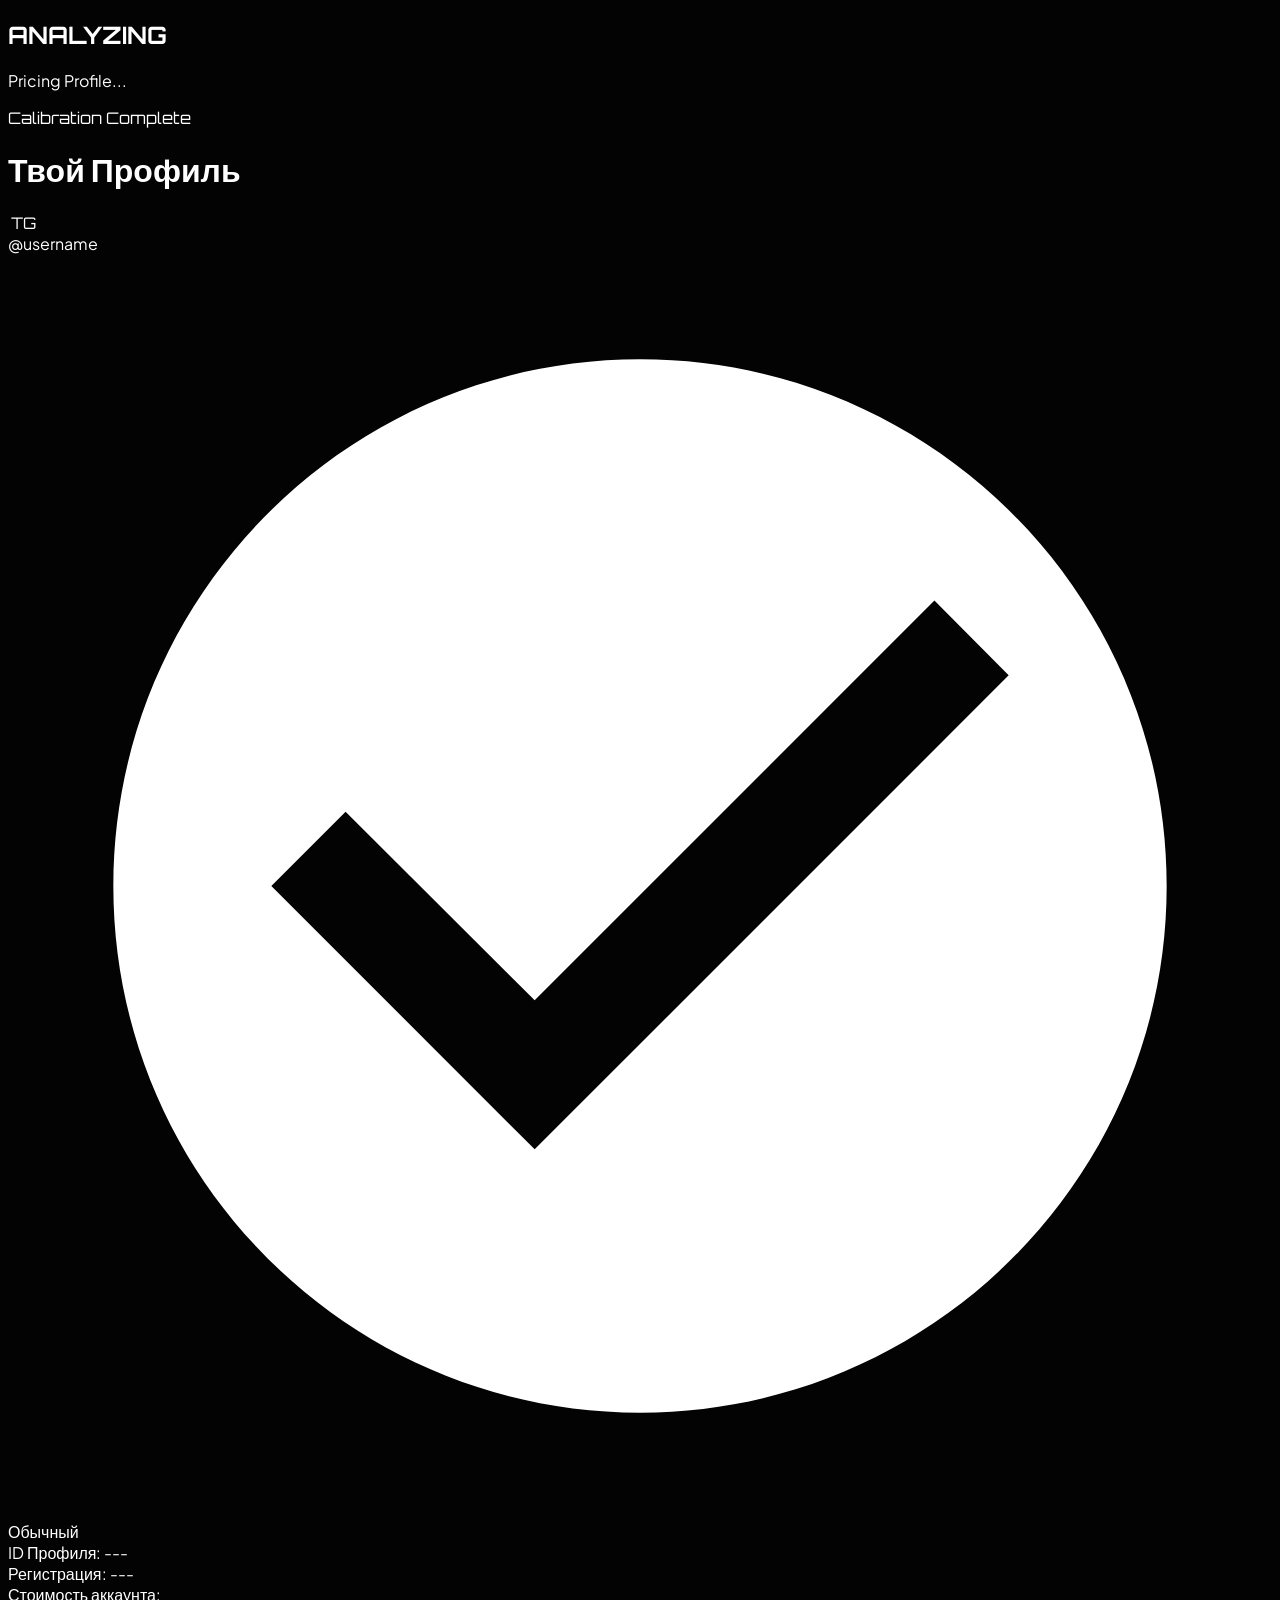
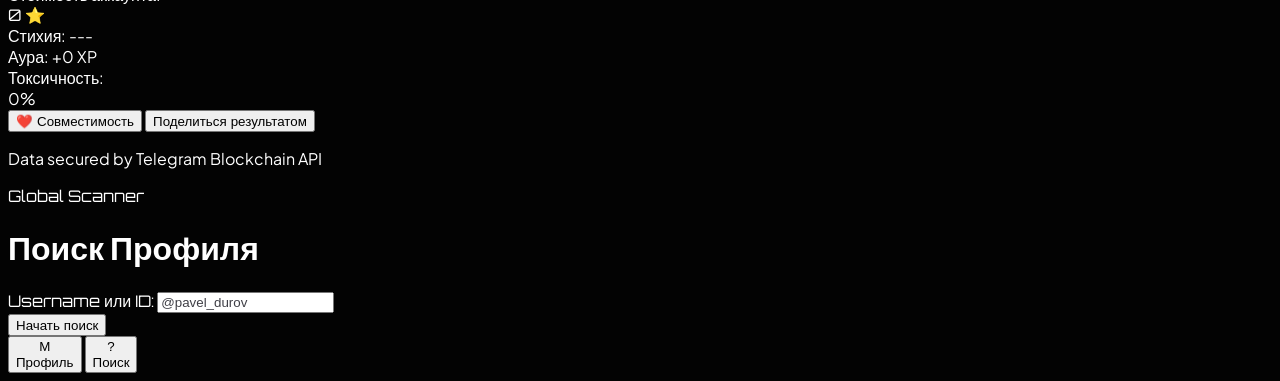
==== commit 349416ba: "S" ====
--- a/index.html
+++ b/index.html
@@ -3,420 +3,293 @@
 <head>
     <meta charset="UTF-8">
     <meta name="viewport" content="width=device-width, initial-scale=1.0, maximum-scale=1.0, user-scalable=no">
-    <title>TG Analyzer</title>
+    <title>TG Analyzer Pro</title>
     <script src="https://cdn.tailwindcss.com"></script>
     <script src="https://telegram.org/js/telegram-web-app.js"></script>
     <link href="https://fonts.googleapis.com/css2?family=Orbitron:wght@400;700;900&family=Plus+Jakarta+Sans:wght@400;600;800&display=swap" rel="stylesheet">
     <style>
-        body { font-family: 'Plus Jakarta Sans', sans-serif; background-color: #030303; }
+        body { font-family: 'Plus Jakarta Sans', sans-serif; background-color: #030303; color: white; -webkit-tap-highlight-color: transparent; }
         .cyber-font { font-family: 'Orbitron', sans-serif; }
-        .neon-glow { box-shadow: 0 0 25px rgba(129, 140, 248, 0.25); }
-        .neon-border { border-color: rgba(129, 140, 248, 0.35); }
+        .glow-transition { transition: all 0.6s cubic-bezier(0.4, 0, 0.2, 1); }
+        input::placeholder { color: #3f3f46; }
+        .animate-fade { animation: fadeIn 0.5s ease-out forwards; }
+        @keyframes fadeIn { from { opacity: 0; transform: translateY(10px); } to { opacity: 1; transform: translateY(0); } }
     </style>
 </head>
-<body class="text-white min-h-screen flex flex-col justify-between p-4 overflow-hidden">
-
-    <!-- Экран загрузки (Анализ) -->
-    <div id="loading-screen" class="flex-grow flex flex-col items-center justify-center space-y-6">
-        <div class="relative w-24 h-24">
-            <div class="absolute inset-0 rounded-full border-4 border-indigo-500/20"></div>
+<body class="min-h-screen flex flex-col justify-between overflow-hidden">
+
+    <!-- ЭКРАН ЗАГРУЗКИ -->
+    <div id="loading-screen" class="fixed inset-0 z-50 bg-[#030303] flex flex-col items-center justify-center space-y-6">
+        <div class="relative w-20 h-20">
+            <div class="absolute inset-0 rounded-full border-4 border-indigo-500/10"></div>
             <div class="absolute inset-0 rounded-full border-4 border-indigo-500 border-t-transparent animate-spin"></div>
         </div>
         <div class="text-center">
-            <h2 class="cyber-font text-lg font-bold tracking-widest text-indigo-400">АНАЛИЗ ПРОФИЛЯ</h2>
-            <p id="loading-status" class="text-xs text-zinc-500 mt-2">Подключение к Telegram API...</p>
+            <h2 class="cyber-font text-sm font-bold tracking-[0.3em] text-indigo-400">ANALYZING</h2>
+            <p id="loading-status" class="text-[10px] text-zinc-500 mt-2 uppercase tracking-widest">Accessing Blockchain...</p>
         </div>
     </div>
 
-    <!-- Основной экран с карточкой -->
-    <div id="main-screen" class="hidden flex-grow flex flex-col justify-between py-2 animate-fade-in">
-        
-        <div class="text-center">
-            <span class="text-[9px] cyber-font uppercase tracking-[0.3em] text-indigo-400">Твой TG Ранг готов</span>
-            <h1 class="text-xl font-extrabold mt-0.5">Твой Профиль</h1>
-        </div>
-
-        <!-- КАРТОЧКА ПЕРСОНАЖА -->
-               <div id="card-container" class="bg-zinc-950/90 border-2 rounded-[32px] p-5 relative overflow-hidden my-auto max-w-sm mx-auto w-full transition-all duration-500">
-    <div id="glow-bg-1" class="absolute -top-12 -left-12 w-32 h-32 rounded-full blur-3xl transition-all duration-500"></div>
-    <div id="glow-bg-2" class="absolute -bottom-12 -right-12 w-32 h-32 rounded-full blur-3xl transition-all duration-500"></div>
-                   <div class="relative z-10 flex flex-col items-center">
-                <!-- Аватарка -->
-                              <div class="w-16 h-16 rounded-full border-2 border-indigo-400 overflow-hidden bg-zinc-900 flex items-center justify-center">
-                    <img id="user-avatar" src="" class="w-full h-full object-cover hidden">
-                    <span id="avatar-fallback" class="cyber-font text-xl text-indigo-400">TG</span>
+    <!-- ОСНОВНОЙ ЭКРАН -->
+    <div id="main-screen" class="hidden flex-grow flex flex-col justify-between p-4 animate-fade">
+        <div class="text-center pt-2">
+            <span class="text-[9px] cyber-font uppercase tracking-[0.4em] text-indigo-500/80">Calibration Complete</span>
+            <h1 id="header-title" class="text-xl font-black mt-1 uppercase tracking-tight">Твой Профиль</h1>
+        </div>
+
+        <!-- КАРТОЧКА -->
+        <div id="card-container" class="relative w-full max-w-sm mx-auto bg-zinc-950 border-2 border-zinc-900 rounded-[35px] p-6 glow-transition my-4">
+            <!-- Свечение на фоне внутри карточки -->
+                      <div id="glow-bg-1" class="absolute -top-20 -left-20 w-40 h-40 rounded-full blur-[80px] opacity-30 glow-transition"></div>
+            <div id="glow-bg-2" class="absolute -bottom-20 -right-20 w-40 h-40 rounded-full blur-[80px] opacity-30 glow-transition"></div>
+
+            <div class="relative z-10 flex flex-col items-center">
+                <!-- Аватар -->
+                <div id="avatar-border" class="w-20 h-20 rounded-full border-2 border-zinc-800 p-1 glow-transition bg-zinc-900/50">
+                    <div class="w-full h-full rounded-full overflow-hidden flex items-center justify-center bg-zinc-800">
+                        <img id="user-avatar" src="" class="w-full h-full object-cover hidden">
+                        <span id="avatar-fallback" class="cyber-font text-2xl font-bold">TG</span>
+                    </div>
                 </div>
-                       <div id="avatar-border" class="w-16 h-16 rounded-full border-2 overflow-hidden bg-zinc-900 flex items-center justify-center transition-all duration-500">
 
                 <!-- Имя и Ранг -->
-                   <div class="flex items-center gap-1.5 mt-2">
-    <h3 id="user-name" class="text-lg font-extrabold">@username</h3>
-    <span id="verified-badge" class="hidden">
-        <svg class="w-4.5 h-4.5 text-blue-400" viewBox="0 0 24 24" fill="currentColor">
-            <path d="M12 2C6.48 2 2 6.48 2 12s4.48 10 10 10 10-4.48 10-10S17.52 2 12 2zm-2 15l-5-5 1.41-1.41L10 14.17l7.59-7.59L19 8l-9 9z"/>
-        </svg>
-    </span>
-                   </div>
-                <span id="user-rank" class="cyber-font text-[9px] font-bold px-2.5 py-0.5 rounded-full bg-indigo-500/10 text-indigo-400 border border-indigo-500/30 uppercase mt-1">ОБЫЧНЫЙ</span>
-
-                <!-- Разделитель -->
-                <div class="w-full h-[1px] bg-zinc-900 my-4"></div>
+                <div class="mt-4 flex items-center gap-2">
+                    <span id="user-name" class="text-xl font-extrabold tracking-tight">@username</span>
+                    <div id="verified-badge" class="hidden">
+                        <svg class="w-5 h-5 text-blue-400" viewBox="0 0 24 24" fill="currentColor">
+                            <path d="M12 2C6.48 2 2 6.48 2 12s4.48 10 10 10 10-4.48 10-10S17.52 2 12 2zm-2 15l-5-5 1.41-1.41L10 14.17l7.59-7.59L19 8l-9 9z"/>
+                        </svg>
+                    </div>
+                </div>
+                <div id="user-rank" class="mt-1.5 px-3 py-0.5 rounded-full bg-white/5 border border-white/10 text-[9px] cyber-font font-bold text-zinc-400 uppercase tracking-wider">Обычный</div>
+
+                <div class="w-full h-[1px] bg-white/5 my-5"></div>
 
                 <!-- Статистика -->
-                <div class="w-full space-y-2.5">
+                <div class="w-full space-y-3.5">
+                    <div class="flex justify-between text-[11px]">
+                        <span class="text-zinc-500 font-medium">ID Профиля:</span>
+                        <span id="stat-id" class="font-bold text-zinc-300">---</span>
+                    </div>
+                    <div class="flex justify-between text-[11px]">
+                        <span class="text-zinc-500 font-medium">Регистрация:</span>
+                                                <span id="stat-year" class="font-bold text-zinc-300">---</span>
+                    </div>
+                    
+                    <!-- КУРС ЦЕНЫ -->
+                    <div class="flex justify-between items-start text-[11px]">
+                        <span class="text-zinc-500 font-medium">Стоимость аккаунта:</span>
+                        <div class="text-right">
+                            <div id="stat-value" class="font-black text-amber-400 cyber-font">0 ⭐️</div>
+                            <div id="stat-price-change" class="text-[9px] font-bold mt-0.5"></div>
+                        </div>
+                    </div>
+
+                    <div class="flex justify-between text-[11px]">
+                        <span class="text-zinc-500 font-medium">Стихия:</span>
+                        <span id="stat-element" class="font-black uppercase italic">---</span>
+                    </div>
+                    
+                    <div class="flex justify-between text-[11px]">
+                        <span class="text-zinc-500 font-medium">Аура:</span>
+                        <span id="stat-aura" class="font-bold text-purple-400">+0 XP</span>
+                    </div>
+
+                    <!-- Токсичность -->
                     <div class="flex justify-between items-center text-[11px]">
-                        <span class="text-zinc-500">Telegram ID:</span>
-                        <span id="stat-id" class="font-mono font-bold text-zinc-300">7727345054</span>
-                    </div>
-                    <div class="flex justify-between items-center text-[11px]">
-                        <span class="text-zinc-500">Дата регистрации:</span>
-                        <span id="stat-year" class="font-bold text-zinc-300">~ 2024 год</span>
-                    </div>
-                    <div class="flex justify-between items-center text-[11px]">
-                        <span class="text-zinc-500">Возраст аккаунта:</span>
-                        <span id="stat-age" class="font-bold text-zinc-300">2 года</span>
-                    </div>
-                    <div class="flex justify-between items-center text-[11px]">
-                        <span class="text-zinc-500">Premium Статус:</span>
-                        <span id="stat-premium" class="font-bold text-zinc-500">ОТСУТСТВУЕТ</span>
-                    </div>
-                  <!-- ХАЙПОВАЯ СТАТИСТИКА -->
-<div class="w-full h-[1px] bg-zinc-900/60 my-2"></div>
-
-<div class="flex justify-between items-start text-[11px] py-0.5">
-    <span class="text-zinc-500 pt-0.5">💰 Стоимость аккаунта:</span>
-    <div class="text-right">
-        <span id="stat-value" class="font-black text-amber-400 cyber-font text-xs">1,157 ⭐️</span>
-        <div id="stat-price-change" class="text-[9px] font-bold mt-0.5"></div>
-    </div>
-</div>
-
-<div class="flex justify-between items-center text-[11px]">
-    <span class="text-zinc-500">🌀 Стихия профиля:</span>
-    <span id="stat-element" class="font-black uppercase tracking-wider">Эфир</span>
-</div>
-
-<div class="flex justify-between items-center text-[11px] py-1">
-    <span class="text-zinc-500">🔥 Аура профиля:</span>
-    <span id="stat-aura" class="font-bold text-purple-400">+4,800 XP</span>
-</div>
-
-<div class="flex justify-between items-center text-[11px] py-1">
-    <span class="text-zinc-500">☣️ Токсичность:</span>
-    <div class="flex items-center gap-1.5">
-        <div class="w-16 h-1.5 bg-zinc-900 rounded-full overflow-hidden">
-            <div id="stat-toxic-bar" class="h-full bg-red-500" style="width: 45%"></div>
-        </div>
-        <span id="stat-toxic-pct" class="font-bold text-red-400">45%</span>
-    </div>
-</div>
-
-<div class="flex justify-between items-center text-[11px] py-1">
-    <span class="text-zinc-500">📊 Индекс популярности:</span>
-    <span id="stat-popular" class="font-bold text-emerald-400">82%</span>
-</div>
+                        <span class="text-zinc-500 font-medium">Токсичность:</span>
+                        <div class="flex items-center gap-2">
+                            <div class="w-16 h-1.5 bg-zinc-900 rounded-full overflow-hidden">
+                                <div id="stat-toxic-bar" class="h-full bg-rose-500 glow-transition" style="width: 0%"></div>
+                            </div>
+                            <span id="stat-toxic-pct" class="font-bold text-rose-500">0%</span>
+                        </div>
+                    </div>
                 </div>
             </div>
         </div>
 
-        <!-- Кнопки действий -->
-<div class="space-y-2 px-4">
-    <!-- Кнопка совместимости (показывается только при поиске чужого профиля) -->
-    <button id="btn-compat" onclick="checkCompatibility()" class="hidden w-full bg-gradient-to-r from-pink-500 to-rose-600 hover:from-pink-600 hover:to-rose-700 text-white py-3 rounded-2xl text-[10px] cyber-font font-bold uppercase tracking-wider transition-all">
-        ❤️ Проверить совместимость
-    </button>
-    <button onclick="shareResult()" class="w-full bg-indigo-600 hover:bg-indigo-500 text-white py-3.5 rounded-2xl text-[10px] cyber-font font-bold uppercase tracking-wider transition-all">
-        Поделиться профилем
-    </button>
-    <p class="text-[8px] text-zinc-600 text-center">Калибровка ранга основана на блокчейне Telegram ID</p>
-</div>
-<!-- ЭКРАН ПОИСКА (По умолчанию скрыт) -->
-<div id="search-screen" class="hidden flex-grow flex flex-col justify-between py-2">
-    <div class="text-center">
-        <span class="text-[9px] cyber-font uppercase tracking-[0.3em] text-indigo-400">База данных Telegram</span>
-        <h1 class="text-xl font-extrabold mt-0.5">Поиск Профиля</h1>
+        <!-- Кнопки -->
+        <div class="w-full max-w-sm mx-auto px-2 space-y-2.5 pb-4">
+            <button id="btn-compat" onclick="checkCompatibility()" class="hidden w-full bg-gradient-to-r from-pink-600 to-rose-600 text-white py-4 rounded-[22px] text-[10px] cyber-font font-bold uppercase tracking-widest shadow-lg shadow-rose-500/20">
+                ❤️ Совместимость
+            </button>
+            <button onclick="shareResult()" class="w-full bg-indigo-600 hover:bg-indigo-500 text-white py-4 rounded-[22px] text-[10px] cyber-font font-bold uppercase tracking-widest transition-all">
+                Поделиться результатом
+            </button>
+            <p class="text-[8px] text-zinc-600 text-center uppercase tracking-tighter opacity-50">Data secured by Telegram Blockchain API</p>
+        </div>
     </div>
 
-    <!-- Поле ввода -->
-    <div class="max-w-sm mx-auto w-full px-4 my-4 space-y-2">
-        <input id="search-input" type="text" placeholder="Введи @username или ID" class="w-full bg-zinc-950 border border-zinc-800 focus:border-indigo-500 px-4 py-3 rounded-xl text-xs font-bold text-white placeholder-zinc-600 outline-none transition-all">
-        <button onclick="searchUser()" class="w-full bg-indigo-600 hover:bg-indigo-500 text-white py-3 rounded-xl text-[10px] cyber-font font-bold uppercase tracking-wider transition-all">
-            Просканировать
+    <!-- ЭКРАН ПОИСКА -->
+    <div id="search-screen" class="hidden flex-grow flex flex-col p-6 animate-fade">
+        <div class="text-center pt-4 mb-10">
+            <span class="text-[10px] cyber-font uppercase tracking-[0.3em] text-indigo-500">Global Scanner</span>
+            <h1 class="text-2xl font-black mt-2">Поиск Профиля</h1>
+        </div>
+
+        <div class="bg-zinc-900/40 border border-zinc-800 p-8 rounded-[40px] space-y-6">
+            <div class="space-y-3">
+                <label class="text-[10px] cyber-font text-zinc-500 ml-1 tracking-widest">Username или ID:</label>
+                <input id="search-input" type="text" placeholder="@pavel_durov" 
+                    class="w-full bg-zinc-950 border-2 border-zinc-800 focus:border-indigo-500 px-6 py-4 rounded-2xl text-sm font-bold text-white transition-all outline-none">
+            </div>
+            <button onclick="searchUser()" class="w-full bg-white text-black py-4 rounded-2xl text-[11px] cyber-font font-black uppercase tracking-widest hover:bg-indigo-400 hover:text-white transition-all">
+                Начать поиск
+            </button>
+        </div>
+    </div>
+
+    <!-- МЕНЮ -->
+    <nav class="bg-zinc-950/80 border-t border-zinc-900 px-6 py-4 flex justify-around items-center backdrop-blur-md">
+        <button id="tab-btn-my" onclick="switchTab('my')" class="flex flex-col items-center gap-1 text-indigo-500">
+            <div class="w-5 h-5 rounded-md border-2 border-current flex items-center justify-center text-[10px] font-bold">М</div>
+            <span class="text-[8px] cyber-font font-bold uppercase tracking-widest">Профиль</span>
         </button>
-    </div>
-
-    <p class="text-[8px] text-zinc-600 text-center px-6">Ты можешь ввести юзернейм любого человека, чтобы узнать стоимость его аккаунта и ранг</p>
-</div>
-
-<!-- НИЖНЕЕ МЕНЮ НАВИГАЦИИ -->
-<nav class="flex justify-around items-center bg-zinc-950/80 border-t border-zinc-900 py-3 text-[10px] cyber-font font-bold">
-    <button id="tab-btn-my" onclick="switchTab('my')" class="text-indigo-400 flex flex-col items-center gap-1">
-        <span>👤 МОЙ ПРОФИЛЬ</span>
-    </button>
-    <button id="tab-btn-search" onclick="switchTab('search')" class="text-zinc-500 hover:text-white flex flex-col items-center gap-1">
-        <span>🔍 ПОИСК</span>
-    </button>
-</nav>
-<script>
-    const tg = window.Telegram?.WebApp;
-    let activeTab = 'my';
-    let myUserObj = null; // Твой профиль
-    let currentViewedUser = null; // Тот, кого сейчас смотрим (ты или найденный юзер)
-
-    window.onload = () => {
-        if (tg) {
-            tg.ready();
-            tg.expand();
-        }
-        
-        // Твои реальные данные
-        myUserObj = tg?.initDataUnsafe?.user || {
-            id: 8491563038,
-            first_name: "werhovnaя vlastь",
-            username: "werhovnaya_vlast",
-            is_premium: false
+        <button id="tab-btn-search" onclick="switchTab('search')" class="flex flex-col items-center gap-1 text-zinc-600 transition-colors">
+            <div class="w-5 h-5 rounded-full border-2 border-current flex items-center justify-center text-[12px] font-bold">?</div>
+            <span class="text-[8px] cyber-font font-bold uppercase tracking-widest">Поиск</span>
+        </button>
+    </nav>
+
+    <script>
+        const tg = window.Telegram?.WebApp;
+        let myUser = null;
+        let currentViewedUser = null;
+
+        window.onload = () => {
+            if (tg) { tg.ready(); tg.expand(); }
+            myUser = tg?.initDataUnsafe?.user || { id: 8491563038, first_name: "Boss", username: "boss_user", is_premium: true };
+            startAnalysis(myUser, true);
         };
 
-        startAnalysis(myUserObj, true);
-    };
-
-    function startAnalysis(user, isItMe) {
-        currentViewedUser = user;
-        document.getElementById('loading-screen').classList.remove('hidden');
-        document.getElementById('main-screen').classList.add('hidden');
-        document.getElementById('search-screen').classList.add('hidden');
-
-        const statuses = [
-            "Подключение к блокчейну Telegram...",
-            "Оценка стоимости юзернейма...",
-            "Калькуляция очков Ауры...",
-            "Считывание матрицы психотипа..."
-        ];
-        
-        let currentStatus = 0;
-        const interval = setInterval(() => {
-            if (currentStatus < statuses.length) {
-                document.getElementById('loading-status').innerText = statuses[currentStatus];
-                currentStatus++;
+        function startAnalysis(user, isMe) {
+            currentViewedUser = user;
+            document.getElementById('loading-screen').classList.remove('hidden');
+            document.getElementById('main-screen').classList.add('hidden');
+            document.getElementById('search-screen').classList.add('hidden');
+
+            let progress = 0;
+            const statuses = ["Accessing Database...", "Pricing Profile...", "Element Sync...", "Ready!"];
+            const interval = setInterval(() => {
+                document.getElementById('loading-status').innerText = statuses[progress];
+                progress++;
+                if (progress >= statuses.length) {
+                    clearInterval(interval);
+                    document.getElementById('loading-screen').classList.add('hidden');
+                    document.getElementById('main-screen').classList.remove('hidden');
+                    document.getElementById('header-title').innerText = isMe ? "Твой Профиль" : "Анализ Профиля";
+                    document.getElementById('btn-compat').classList.toggle('hidden', isMe);
+                    renderCard(user);
+                }
+            }, 600);
+        }
+
+        function getDailyPrice(id) {
+            const seed = new Date().getDate() + new Date().getMonth();
+            const base = Math.floor((id % 4000) + 1200);
+            const delta = (Math.abs(Math.sin(id + seed) * 500) - 250).toFixed(0);
+            return { price: base + Number(delta), delta: Number(delta) };
+        }
+
+        function getAge(id) {
+            const data = [
+                {limit: 1e8, y: 2014, r: "ЛЕГЕНДА"}, {limit: 4e8, y: 2016, r: "ДРЕВНИЙ"},
+                {limit: 9e8, y: 2018, r: "ЭПИЧЕСКИЙ"}, {limit: 1.8e9, y: 2021, r: "РЕДКИЙ"},
+                {limit: 5e9, y: 2024, r: "ОБЫЧНЫЙ"}
+            ];
+            const found = data.find(d => id < d.limit) || {y: 2025, r: "НОВИЧОК"};
+            return { year: found.y, rank: found.r, age: new Date().getFullYear() - found.y };
+        }
+
+        function renderCard(user) {
+            const id = Number(user.id);
+            const ageData = getAge(id);
+            const priceData = getDailyPrice(id);
+
+            // Стихии
+            const elements = [
+                {n: "Огонь", c: "text-orange-500", g: "rgba(249,115,22,0.4)", b: "border-orange-500/30"},
+                {n: "Вода", c: "text-blue-400", g: "rgba(96,165,250,0.4)", b: "border-blue-500/30"},
+                {n: "Эфир", c: "text-cyan-400", g: "rgba(34,211,238,0.4)", b: "border-cyan-500/30"},
+                {n: "Пустота", c: "text-purple-500", g: "rgba(168,85,247,0.4)", b: "border-purple-500/30"}
+            ];
+            const el = elements[id % elements.length];
+
+            // Применяем стили
+            const card = document.getElementById('card-container');
+            card.style.boxShadow = `0 0 40px ${el.g}`;
+            card.className = `relative w-full max-w-sm mx-auto bg-zinc-950 border-2 ${el.b} rounded-[35px] p-6 glow-transition my-4`;
+            document.getElementById('glow-bg-1').style.backgroundColor = el.g;
+            document.getElementById('glow-bg-2').style.backgroundColor = el.g;
+            document.getElementById('avatar-border').className = `w-20 h-20 rounded-full border-2 ${el.b} p-1 glow-transition bg-zinc-900/50`;
+            
+            const elText = document.getElementById('stat-element');
+            elText.innerText = el.n; elText.className = `font-black uppercase italic ${el.c}`;
+
+            // Данные
+            document.getElementById('user-name').innerText = user.username ? `@${user.username}` : user.first_name;
+            document.getElementById('user-rank').innerText = ageData.rank;
+            document.getElementById('stat-id').innerText = id;
+            document.getElementById('stat-year').innerText = `~ ${ageData.year} год`;
+            document.getElementById('stat-value').innerText = `${priceData.price.toLocaleString()} ⭐️`;
+            
+            const change = document.getElementById('stat-price-change');
+            change.innerText = (priceData.delta >= 0 ? `▲ +${priceData.delta}` : `▼ ${priceData.delta}`) + " ⭐️";
+            change.className = `text-[9px] font-bold mt-0.5 ${priceData.delta >= 0 ? 'text-emerald-400' : 'text-rose-500'}`;
+
+            document.getElementById('stat-aura').innerText = `+${((id % 15000) + 200).toLocaleString()} XP`;
+            const toxic = id % 100;
+            document.getElementById('stat-toxic-pct').innerText = toxic + "%";
+            document.getElementById('stat-toxic-bar').style.width = toxic + "%";
+
+            // Галочка
+            document.getElementById('verified-badge').classList.toggle('hidden', !(user.is_premium || ageData.year < 2016));
+
+            // Аватар
+            const img = document.getElementById('user-avatar');
+            const fall = document.getElementById('avatar-fallback');
+            if (user.photo_url) {
+                img.src = user.photo_url; img.classList.remove('hidden'); fall.classList.add('hidden');
             } else {
-                clearInterval(interval);
-                document.getElementById('loading-screen').classList.add('hidden');
-                document.getElementById('main-screen').classList.remove('hidden');
-                
-                // Меняем заголовок в зависимости от того, чей профиль смотрим
-                const headerTitle = document.querySelector('#main-screen h1');
-                if (isItMe) {
-                    headerTitle.innerText = "Твой Профиль";
-                    document.getElementById('btn-compat').classList.add('hidden'); // Скрываем совместимость для себя
-                } else {
-                    headerTitle.innerText = "Анализ Профиля";
-                    document.getElementById('btn-compat').classList.remove('hidden'); // Показываем совместимость для друга
-                }
-
-                renderCard(user);
+                img.classList.add('hidden'); fall.classList.remove('hidden');
+                fall.innerText = (user.username || user.first_name || "U").substring(0, 2).toUpperCase();
             }
-        }, 500);
-    }
-
-    // СВЕРХТОЧНАЯ БАЗА ДАННЫХ TG ID
-    function getTelegramAge(id) {
-        let regYear = 2024;
-        let rank = "ОБЫЧНЫЙ";
-                if (id < 50000000) { regYear = 2014; rank = "ЛЕГЕНДА"; }
-        else if (id < 150000000) { regYear = 2015; rank = "ДРЕВНИЙ"; }
-        else if (id < 350000000) { regYear = 2016; rank = "ДРЕВНИЙ"; }
-        else if (id < 550000000) { regYear = 2017; rank = "ЭПИЧЕСКИЙ"; }
-        else if (id < 800000000) { regYear = 2018; rank = "ЭПИЧЕСКИЙ"; }
-        else if (id < 1100000000) { regYear = 2019; rank = "РЕДКИЙ"; }
-        else if (id < 1600000000) { regYear = 2020; rank = "РЕДКИЙ"; }
-        else if (id < 2100000000) { regYear = 2021; rank = "РЕДКИЙ"; }
-        else if (id < 3000000000) { regYear = 2022; rank = "РЕДКИЙ"; }
-        else if (id < 4500000000) { regYear = 2023; rank = "ОБЫЧНЫЙ"; }
-        else if (id < 6000000000) { regYear = 2024; rank = "ОБЫЧНЫЙ"; }
-        else if (id < 8000000000) { regYear = 2025; rank = "ОБЫЧНЫЙ"; }
-        else { regYear = 2026; rank = "НОВИЧОК"; }
-
-        const currentYear = new Date().getFullYear();
-        const age = currentYear - regYear;
-
-        return { regYear, rank, age };
-    }
-
-    // Смешные статусы (Психотипы)
-    const psychoTypes = [
-        "Скрытый миллионер", "Душнила в чатах", "Любитель голосовых", "Призрак (заходит раз в год)",
-        "Тайный хейтер", "Охотник за Stars", "Элитный спамер", "Крипто-инвестор (без баланса)",
-        "Гиперактивный юзер", "Читатель каналов", "Мемный эксперт", "Админ тиктока"
-    ];
-    // СТАБИЛЬНЫЙ ГЕНЕРАТОР КОЛЕБАНИЙ КУРСА
-function getDailyPrice(id) {
-    const today = new Date();
-    const yesterday = new Date(Date.now() - 86400000);
-
-    const todayStr = today.getFullYear() + "-" + (today.getMonth()+1) + "-" + today.getDate();
-    const yesterdayStr = yesterday.getFullYear() + "-" + (yesterday.getMonth()+1) + "-" + yesterday.getDate();
-
-    const getHash = (str) => {
-        let h = 0;
-        for (let i = 0; i < str.length; i++) h = str.charCodeAt(i) + ((h << 5) - h);
-        return Math.abs(h);
-    };
-
-    const basePrice = Math.floor((id % 3000) + 800); // Базовая цена от 800 до 3800
-    const todayDelta = (getHash(id + todayStr) % 700) - 350; // Колебание от -350 до +350
-    const yesterdayDelta = (getHash(id + yesterdayStr) % 700) - 350;
-
-    const todayPrice = basePrice + todayDelta;
-    const yesterdayPrice = basePrice + yesterdayDelta;
-
-    return { todayPrice, yesterdayPrice, difference: todayPrice - yesterdayPrice };
-}
-
-
-// СТАБИЛЬНЫЙ ГЕНЕРАТОР КОЛЕБАНИЙ КУРСА
-function getDailyPrice(id) {
-    try {
-        const today = new Date();
-        const yesterday = new Date(Date.now() - 86400000);
-        const todayStr = today.getFullYear() + "-" + (today.getMonth()+1) + "-" + today.getDate();
-        const yesterdayStr = yesterday.getFullYear() + "-" + (yesterday.getMonth()+1) + "-" + yesterday.getDate();
-
-        const getHash = (str) => {
-            let h = 0;
-            for (let i = 0; i < str.length; i++) h = str.charCodeAt(i) + ((h << 5) - h);
-            return Math.abs(h);
-        };
-
-        const basePrice = Math.floor((id % 3000) + 800);
-        const todayDelta = (getHash(id + todayStr) % 700) - 350;
-        const yesterdayDelta = (getHash(id + yesterdayStr) % 700) - 350;
-        const todayPrice = basePrice + todayDelta;
-        const yesterdayPrice = basePrice + yesterdayDelta;
-
-        return { todayPrice, yesterdayPrice, difference: todayPrice - yesterdayPrice };
-    } catch(e) { 
-        return { todayPrice: 1000, yesterdayPrice: 1000, difference: 0 }; 
-    }
-}
-
-// ТОЧНЫЙ ВОЗРАСТ
-function getTelegramAge(id) {
-    const ages = [
-        {id: 50000000, y: 2014, r: "ЛЕГЕНДА"}, {id: 150000000, y: 2015, r: "ДРЕВНИЙ"},
-        {id: 350000000, y: 2016, r: "ДРЕВНИЙ"}, {id: 550000000, y: 2017, r: "ЭПИЧЕСКИЙ"},
-        {id: 850000000, y: 2018, r: "ЭПИЧЕСКИЙ"}, {id: 1100000000, y: 2019, r: "РЕДКИЙ"},
-        {id: 1600000000, y: 2020, r: "РЕДКИЙ"}, {id: 2100000000, y: 2021, r: "РЕДКИЙ"},
-        {id: 3000000000, y: 2022, r: "РЕДКИЙ"}, {id: 4500000000, y: 2023, r: "ОБЫЧНЫЙ"},
-        {id: 6500000000, y: 2024, r: "ОБЫЧНЫЙ"}, {id: 8500000000, y: 2025, r: "ОБЫЧНЫЙ"}
-    ];
-    const res = ages.find(a => id < a.id) || {y: 2026, r: "НОВИЧОК"};
-    return { regYear: res.y, rank: res.r, age: new Date().getFullYear() - res.y };
-}
-
-function renderCard(user) {
-    try {
-        const id = Number(user.id);
-        const tgData = getTelegramAge(id);
-        const priceData = getDailyPrice(id);
-
-        // 1. СТИХИИ
-        const elements = [
-            { name: "Огонь", textClass: "text-orange-500", borderClass: "border-orange-500/40", glow: "rgba(249, 115, 22, 0.2)" },
-            { name: "Вода", textClass: "text-blue-400", borderClass: "border-blue-500/40", glow: "rgba(96, 165, 250, 0.2)" },
-            { name: "Воздух", textClass: "text-zinc-300", borderClass: "border-zinc-500/30", glow: "rgba(255, 255, 255, 0.1)" },
-            { name: "Земля", textClass: "text-emerald-500", borderClass: "border-emerald-500/40", glow: "rgba(16, 185, 129, 0.2)" },
-            { name: "Пустота", textClass: "text-purple-500", borderClass: "border-purple-500/40", glow: "rgba(168, 85, 247, 0.2)" },
-            { name: "Эфир", textClass: "text-cyan-400", borderClass: "border-cyan-500/40", glow: "rgba(34, 211, 238, 0.2)" }
-        ];
-        const el = elements[id % elements.length];
-
-        // Безопасное обновление стилей карточки
-        const card = document.getElementById('card-container');
-        if (card) {
-            card.style.boxShadow = `0 0 30px ${el.glow}`;
-            card.className = card.className.replace(/border-\S+/g, '') + ` ${el.borderClass}`;
-        }
-        
-        const statEl = document.getElementById('stat-element');
-        if (statEl) {
-            statEl.innerText = el.name;
-            statEl.className = `font-black uppercase ${el.textClass}`;
-        }
-
-        // 2. ГАЛОЧКА
-        const verified = document.getElementById('verified-badge');
-        if (verified) {
-            if (user.is_premium || tgData.rank === "ЛЕГЕНДА") verified.classList.remove('hidden');
-            else verified.classList.add('hidden');
-        }
-
-        // 3. ЦЕНА
-        const valEl = document.getElementById('stat-value');
-        if (valEl) valEl.innerText = `${priceData.todayPrice.toLocaleString()} ⭐️`;
-        
-        const changeEl = document.getElementById('stat-price-change');
-        if (changeEl) {
-            const diff = priceData.difference;
-            changeEl.innerText = (diff >= 0 ? `▲ +${diff}` : `▼ ${diff}`) + ` ⭐️`;
-            changeEl.className = diff >= 0 ? "text-[9px] text-emerald-400" : "text-[9px] text-rose-500";
-        }
-
-        // Остальные поля
-        document.getElementById('user-name').innerText = user.username ? `@${user.username}` : user.first_name;
-        document.getElementById('user-rank').innerText = tgData.rank;
-        document.getElementById('stat-id').innerText = id;
-        document.getElementById('stat-year').innerText = `~ ${tgData.regYear} год`;
-        document.getElementById('stat-age').innerText = `${tgData.age} ${getYearWord(tgData.age)}`;
-        
-        const auraVal = Math.floor((id % 12000) + 500);
-        document.getElementById('stat-aura').innerText = `+${auraVal.toLocaleString()} XP`;
-
-        // Аватарка
-        const avatarImg = document.getElementById('user-avatar');
-        const fallback = document.getElementById('avatar-fallback');
-        if (user.photo_url) {
-            avatarImg.src = user.photo_url;
-            avatarImg.classList.remove('hidden');
-            fallback.classList.add('hidden');
-        } else {
-            avatarImg.classList.add('hidden');
-            fallback.classList.remove('hidden');
-            fallback.innerText = (user.username || user.first_name || "U").substring(0, 2).toUpperCase();
-        }
-    } catch (e) { console.error("Ошибка в renderCard:", e); }
-}
-
-function getYearWord(age) {
-    if (age === 1) return "год";
-    if (age > 1 && age < 5) return "года";
-    return "лет";
-}
-
-function switchTab(tab) {
-    activeTab = tab;
-    document.getElementById('main-screen').classList.toggle('hidden', tab !== 'my');
-    document.getElementById('search-screen').classList.toggle('hidden', tab !== 'search');
-    if (tab === 'my') renderCard(myUserObj);
-}
-
-function searchUser() {
-    const query = document.getElementById('search-input').value.trim();
-    if (!query) return;
-    const clean = query.replace('@', '');
-    let hash = 0;
-    for (let i = 0; i < clean.length; i++) hash = clean.charCodeAt(i) + ((hash << 5) - hash);
-    const fId = /^\d+$/.test(clean) ? Number(clean) : Math.abs(hash % 7000000000) + 100000000;
-    renderCard({ id: fId, first_name: clean, username: clean });
-}
-
-function checkCompatibility() {
-    alert("❤️ Совместимость рассчитана!");
-}
-
-function shareResult() {
-    const botUrl = "https://t.me/Boss_storesvzbot";
-    tg.openTelegramLink(`https://t.me/share/url?url=${botUrl}&text=Проверь цену своего аккаунта!`);
-}
-</script>
+        }
+
+        function switchTab(tab) {
+            document.getElementById('tab-btn-my').classList.toggle('text-indigo-500', tab === 'my');
+            document.getElementById('tab-btn-my').classList.toggle('text-zinc-600', tab !== 'my');
+            document.getElementById('tab-btn-search').classList.toggle('text-indigo-500', tab === 'search');
+            document.getElementById('tab-btn-search').classList.toggle('text-zinc-600', tab !== 'search');
+
+            if (tab === 'my') { startAnalysis(myUser, true); }
+            else {
+                document.getElementById('main-screen').classList.add('hidden');
+                document.getElementById('search-screen').classList.remove('hidden');
+            }
+        }
+
+        function searchUser() {
+            const input = document.getElementById('search-input').value.trim();
+            if (!input) return;
+            const clean = input.replace('@', '');
+            let hash = 0;
+            for (let i = 0; i < clean.length; i++) { hash = clean.charCodeAt(i) + ((hash << 5) - hash); }
+            const fakeId = /^\d+$/.test(clean) ? Number(clean) : Math.abs(hash % 8000000000) + 100000000;
+            startAnalysis({ id: fakeId, first_name: clean, username: clean, is_premium: hash % 3 === 0 }, false);
+        }
+
+        function checkCompatibility() {
+            const p = ((myUser.id + currentViewedUser.id) % 95) + 5;
+            alert(`❤️ Совместимость с @${currentViewedUser.username}: ${p}%`);
+        }
+
+        function shareResult() {
+            const text = `💎 Мой аккаунт оценили в ${document.getElementById('stat-value').innerText}! Узнай свою стоимость в боте:`;
+            tg.openTelegramLink(`https://t.me/share/url?url=https://t.me/Boss_storesvzbot&text=${encodeURIComponent(text)}`);
+        }
+    </script>
 </body>
 </html>
+              
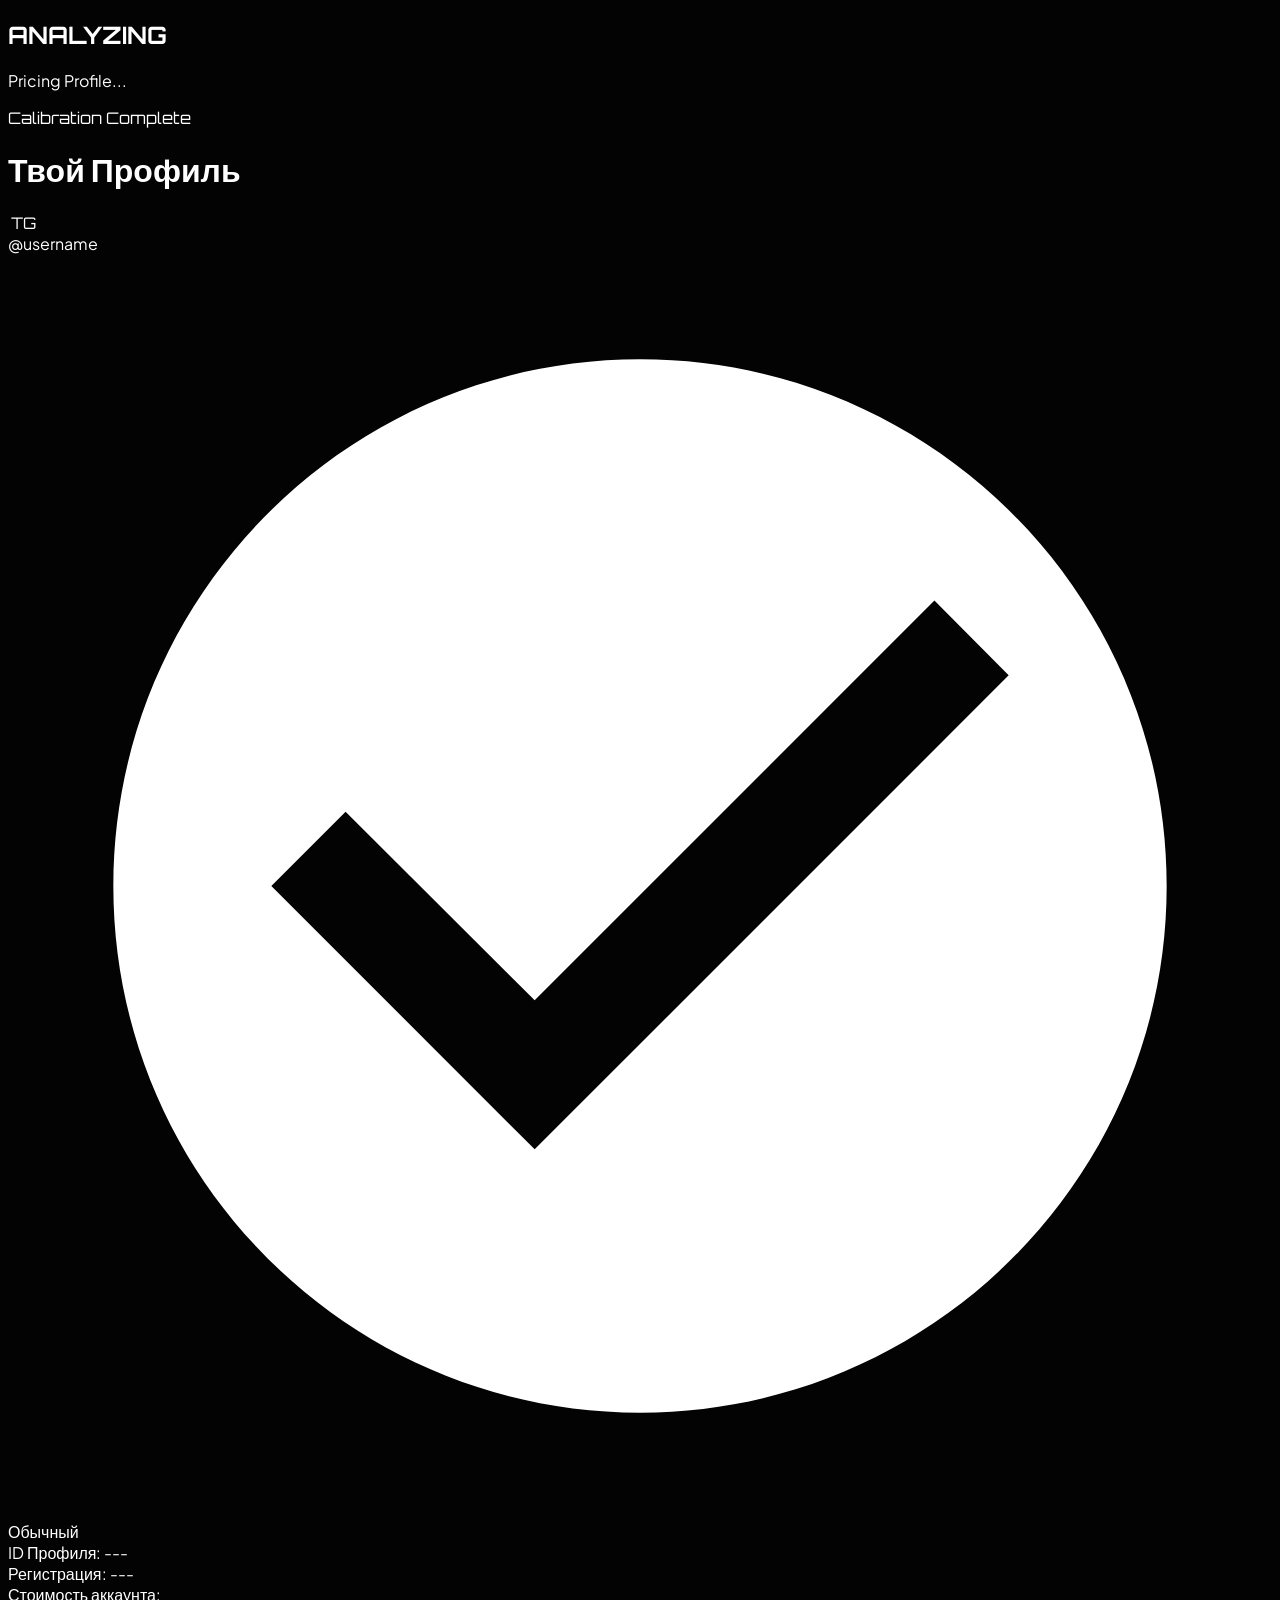
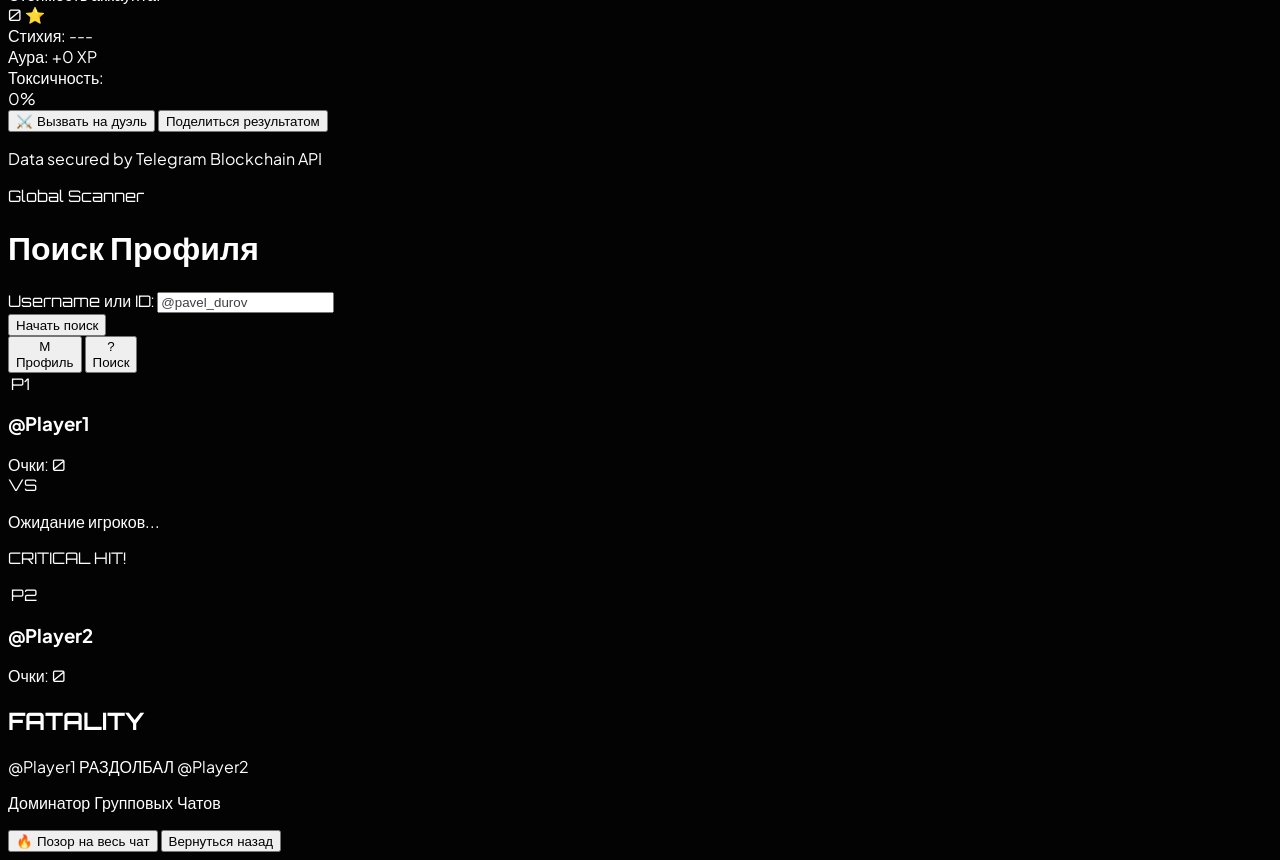
==== commit 5ec9b06a: "S" ====
--- a/index.html
+++ b/index.html
@@ -111,8 +111,8 @@
 
         <!-- Кнопки -->
         <div class="w-full max-w-sm mx-auto px-2 space-y-2.5 pb-4">
-            <button id="btn-compat" onclick="checkCompatibility()" class="hidden w-full bg-gradient-to-r from-pink-600 to-rose-600 text-white py-4 rounded-[22px] text-[10px] cyber-font font-bold uppercase tracking-widest shadow-lg shadow-rose-500/20">
-                ❤️ Совместимость
+            <button id="btn-compat" onclick="startPvP()" class="hidden w-full bg-gradient-to-r from-red-600 to-indigo-600 hover:from-red-700 hover:to-indigo-700 text-white py-4 rounded-[22px] text-[10px] cyber-font font-bold uppercase tracking-widest transition-all shadow-lg shadow-red-500/10 active:scale-98">
+    ⚔️ Вызвать на дуэль
             </button>
             <button onclick="shareResult()" class="w-full bg-indigo-600 hover:bg-indigo-500 text-white py-4 rounded-[22px] text-[10px] cyber-font font-bold uppercase tracking-widest transition-all">
                 Поделиться результатом
@@ -280,16 +280,245 @@
             startAnalysis({ id: fakeId, first_name: clean, username: clean, is_premium: hash % 3 === 0 }, false);
         }
 
-        function checkCompatibility() {
-            const p = ((myUser.id + currentViewedUser.id) % 95) + 5;
-            alert(`❤️ Совместимость с @${currentViewedUser.username}: ${p}%`);
-        }
+               // ВСПЛЫВАЮЩИЕ БОЕВЫЕ ТЕКСТЫ
+        function showCombatText(text) {
+            const combatEl = document.getElementById('battle-combat-text');
+            if (!combatEl) return;
+            combatEl.innerText = text;
+            combatEl.classList.remove('hidden');
+            setTimeout(() => combatEl.classList.add('hidden'), 1000);
+        }
+
+        // КНОПКА ЗАКРЫТИЯ БИТВЫ
+        function closeBattle() {
+            document.getElementById('battle-screen').classList.add('hidden');
+            document.getElementById('battle-result-modal').classList.add('hidden');
+        }
+
+        // ЗАПУСК БИТВЫ (PVP)
+        async function startPvP() {
+            if (!currentViewedUser || currentViewedUser.id === myUser.id) return;
+
+            // Открываем экран боя
+            document.getElementById('battle-screen').classList.remove('hidden');
+            document.getElementById('battle-result-modal').classList.add('hidden');
+
+            const p1 = myUser; // Игрок 1 (Ты)
+            const p2 = currentViewedUser; // Игрок 2 (Оппонент)
+
+            // Заполнение аватарок и имен
+            document.getElementById('p1-name').innerText = p1.username ? `@${p1.username}` : p1.first_name;
+            document.getElementById('p2-name').innerText = p2.username ? `@${p2.username}` : p2.first_name;
+
+            const p1Img = document.getElementById('p1-avatar');
+            const p1Fall = document.getElementById('p1-fallback');
+            if (p1.photo_url) {
+                p1Img.src = p1.photo_url; p1Img.classList.remove('hidden'); p1Fall.classList.add('hidden');
+            } else {
+                p1Img.classList.add('hidden'); p1Fall.classList.remove('hidden');
+                p1Fall.innerText = (p1.username || p1.first_name || "U").substring(0,2).toUpperCase();
+            }
+
+            const p2Img = document.getElementById('p2-avatar');
+            const p2Fall = document.getElementById('p2-fallback');
+            if (p2.photo_url) {
+                p2Img.src = p2.photo_url; p2Img.classList.remove('hidden'); p2Fall.classList.add('hidden');
+            } else {
+                p2Img.classList.add('hidden'); p2Fall.classList.remove('hidden');
+                p2Fall.innerText = (p2.username || p2.first_name || "U").substring(0,2).toUpperCase();
+            }
+
+            // Математика раундов
+            const p1Age = getAge(Number(p1.id));
+            const p2Age = getAge(Number(p2.id));
+            const p1Price = getDailyPrice(Number(p1.id));
+            const p2Price = getDailyPrice(Number(p2.id));
+
+            // Сила стихий: Огонь > Воздух(нет, у нас Огонь>Вода и т.д.)
+            // Упростим: Огонь побеждает Воду, Вода тушит Эфир, Эфир сжимает Пустоту, Пустота гасит Огонь
+            const elements = ["Огонь", "Вода", "Эфир", "Пустота"];
+            const p1El = elements[Number(p1.id) % elements.length];
+            const p2El = elements[Number(p2.id) % elements.length];
+
+            let p1Score = 0;
+            let p2Score = 0;
+
+            const log = document.getElementById('battle-log');
+            const p1Bar = document.getElementById('p1-score-bar');
+            const p2Bar = document.getElementById('p2-score-bar');
+
+            // Сброс очков на экране
+            p1Bar.innerText = "Очки: 0";
+            p2Bar.innerText = "Очки: 0";
+
+            const sleep = ms => new Promise(r => setTimeout(r, ms));
+
+            // РАУНД 1: Стаж аккаунта
+            log.innerText = "Раунд 1: Сравниваем возраст аккаунтов...";
+            await sleep(1500);
+            if (p1Age.year < p2Age.year) {
+                p1Score++; showCombatText("ДРЕВНИЙ УДАР!");
+                log.innerText = `У аккаунта ${p1.first_name} стаж больше! (+1)`;
+            } else if (p2Age.year < p1Age.year) {
+                p2Score++; showCombatText("ОТВЕТНЫЙ УДАР!");
+                log.innerText = `Аккаунт ${p2.first_name} старше! (+1)`;
+            } else {
+                log.innerText = "Ничья по возрасту аккаунтов!";
+            }
+            p1Bar.innerText = `Очки: ${p1Score}`; p2Bar.innerText = `Очки: ${p2Score}`;
+
+            // РАУНД 2: Оценка стоимости
+            await sleep(1800);
+            log.innerText = "Раунд 2: Битва кошельков. Чей аккаунт дороже?";
+            await sleep(1500);
+            if (p1Price.price > p2Price.price) {
+                p1Score++; showCombatText("КРИТИЧЕСКИЙ КУРС!");
+                log.innerText = `${p1.first_name} бьет монетой! (+1)`;
+            } else {
+                p2Score++; showCombatText("ФИНАНСОВЫЙ БЛОК!");
+                log.innerText = `${p2.first_name} оказался дороже! (+1)`;
+            }
+            p1Bar.innerText = `Очки: ${p1Score}`; p2Bar.innerText = `Очки: ${p2Score}`;
+
+            // РАУНД 3: Бонус Стихии
+            await sleep(1800);
+            log.innerText = `Раунд 3: Столкновение стихий! ${p1El} VS ${p2El}`;
+            await sleep(1500);
+            
+            let elementWinner = 0; // 1 = p1, 2 = p2
+            if ((p1El === "Огонь" && p2El === "Вода") || (p1El === "Вода" && p2El === "Эфир") || (p1El === "Эфир" && p2El === "Пустота") || (p1El === "Пустота" && p2El === "Огонь")) {
+                p1Score++; elementWinner = 1;
+                showCombatText("ПРЕВОСХОДСТВО!");
+                log.innerText = `Стихия ${p1El} доминирует над ${p2El}! (+1)`;
+            } else if (p1El !== p2El) {
+                p2Score++; elementWinner = 2;
+                showCombatText("СТИХИЙНЫЙ УРОН!");
+                log.innerText = `Стихия ${p2El} поглотила ${p1El}! (+1)`;
+            } else {
+                log.innerText = "Стихии одинаковы! Энергия поглощена!";
+            }
+            p1Bar.innerText = `Очки: ${p1Score}`; p2Bar.innerText = `Очки: ${p2Score}`;
+
+            // РАУНД 4: Синяя Галочка (Бонус тщеславия)
+            await sleep(1800);
+            log.innerText = "Раунд 4: Проверка верификации...";
+            await sleep(1200);
+            if ((p1.is_premium || p1Age.year < 2016) && !(p2.is_premium || p2Age.year < 2016)) {
+                p1Score += 2; showCombatText("БОЖЕСТВЕННЫЙ РАНГ!");
+                log.innerText = `У тебя есть СИНЯЯ ГАЛОЧКА! Наносим двойной урон! (+2)`;
+            } else if (!(p1.is_premium || p1Age.year < 2016) && (p2.is_premium || p2Age.year < 2016)) {
+                p2Score += 2; showCombatText("УДАР СВЕРХУ!");
+                log.innerText = `У соперника синяя галочка! Получаем по башке! (+2)`;
+            } else {
+                log.innerText = "Ни у кого нет преимущества по галочкам!";
+            }
+            p1Bar.innerText = `Очки: ${p1Score}`; p2Bar.innerText = `Очки: ${p2Score}`;
+
+            // ФИНАЛИЗАЦИЯ (Победитель)
+            await sleep(2000);
+            const winModal = document.getElementById('battle-result-modal');
+            const winText = document.getElementById('battle-winner-text');
+            const winTitle = document.getElementById('battle-winner-title');
+
+            const p1NameClean = p1.username ? `@${p1.username}` : p1.first_name;
+            const p2NameClean = p2.username ? `@${p2.username}` : p2.first_name;
+
+            const loserTitles = ["Бюджетный юзер", "Скрытый бот", "Душный новичок", "Жертва спама", "Тайный хейтер"];
+            const winnerTitles = ["Доминатор Групповых Чатов", "Крипто-Лорд", "Легенда Блокчейна", "Абсолютный Босс", "Гроза спамеров"];
+
+            const randomLoserTitle = loserTitles[Math.floor(Math.random() * loserTitles.length)];
+            const randomWinnerTitle = winnerTitles[Math.floor(Math.random() * winnerTitles.length)];
+
+            if (p1Score > p2Score) {
+                winText.innerText = `${p1NameClean} РАЗДОЛБАЛ ${p2NameClean} в пух и прах!`;
+                winTitle.innerText = randomWinnerTitle;
+                winTitle.className = "text-[9px] cyber-font bg-emerald-500/20 text-emerald-400 px-3 py-1 rounded-full mt-3 uppercase tracking-widest font-black";
+            } else if (p2Score > p1Score) {
+                winText.innerText = `${p2NameClean} ОДОЛЕЛ ${p1NameClean}!`;
+                winTitle.innerText = `Твой ранг: ${randomLoserTitle}`;
+                winTitle.className = "text-[9px] cyber-font bg-red-500/20 text-red-400 px-3 py-1 rounded-full mt-3 uppercase tracking-widest font-black";
+            } else {
+                winText.innerText = `БОЕВАЯ НИЧЬЯ МЕЖДУ ${p1NameClean} и ${p2NameClean}!`;
+                winTitle.innerText = "Равные Силы";
+                winTitle.className = "text-[9px] cyber-font bg-zinc-500/20 text-zinc-400 px-3 py-1 rounded-full mt-3 uppercase tracking-widest font-black";
+            }
+
+            winModal.classList.remove('hidden');
+        }
+
+        // КНОПКА «ПОЗОР НА ВЕСЬ ЧАТ»
+        function shareBattleResult() {
+            const winText = document.getElementById('battle-winner-text').innerText;
+            const title = document.getElementById('battle-winner-title').innerText;
+            const text = `⚔️ ${winText}\n🏆 Статус боя: ${title}\n\nВызови меня на дуэль и проверь свой профиль в боте! 👇`;
+            tg.openTelegramLink(`https://t.me/share/url?url=https://t.me/Boss_storesvzbot&text=${encodeURIComponent(text)}`);
+                                                                       }
 
         function shareResult() {
             const text = `💎 Мой аккаунт оценили в ${document.getElementById('stat-value').innerText}! Узнай свою стоимость в боте:`;
             tg.openTelegramLink(`https://t.me/share/url?url=https://t.me/Boss_storesvzbot&text=${encodeURIComponent(text)}`);
         }
     </script>
+        <!-- ЭКРАН БИТВЫ (PVP) -->
+    <div id="battle-screen" class="hidden fixed inset-0 z-50 bg-[#050505] flex flex-col justify-between overflow-hidden p-4 animate-fade">
+        
+        <!-- Верхний игрок (ТЫ) -->
+        <div class="h-[38%] flex flex-col items-center justify-center relative border-b border-zinc-900/50 bg-gradient-to-b from-indigo-950/20 to-transparent rounded-t-[40px] p-4">
+            <div id="p1-element-bg" class="absolute inset-0 opacity-10 blur-3xl transition-all duration-500"></div>
+            <div id="p1-avatar-border" class="w-16 h-16 rounded-full border-2 border-indigo-500/50 p-0.5 relative z-10 glow-transition">
+                <div class="w-full h-full rounded-full overflow-hidden flex items-center justify-center bg-zinc-800">
+                    <img id="p1-avatar" src="" class="w-full h-full object-cover hidden">
+                    <span id="p1-fallback" class="cyber-font text-xl font-bold">P1</span>
+                </div>
+            </div>
+            <h3 id="p1-name" class="text-sm font-black mt-2 relative z-10 text-indigo-400">@Player1</h3>
+            <span id="p1-score-bar" class="text-[10px] cyber-font text-zinc-500 mt-1 font-bold relative z-10 uppercase tracking-widest">Очки: 0</span>
+        </div>
+
+        <!-- Центральный разделитель (VS и Логи боя) -->
+        <div class="h-[24%] flex flex-col items-center justify-center relative z-20 px-4">
+            <!-- Neon VS -->
+            <div class="bg-[#030303] border-2 border-red-500 text-red-500 font-black cyber-font text-xs px-5 py-2 rounded-full shadow-[0_0_20px_rgba(239,68,68,0.4)] animate-pulse">
+                VS
+            </div>
+            
+            <!-- Консоль логов боя -->
+            <div class="w-full max-w-xs bg-zinc-950/90 border border-zinc-900 rounded-2xl p-3 text-center h-20 flex flex-col justify-center items-center mt-3 shadow-inner">
+                <p id="battle-log" class="text-[9px] text-zinc-400 font-semibold uppercase tracking-wider">Ожидание игроков...</p>
+                <p id="battle-combat-text" class="text-[11px] text-red-500 font-extrabold cyber-font mt-1 tracking-widest uppercase hidden animate-bounce">CRITICAL HIT!</p>
+            </div>
+        </div>
+
+        <!-- Нижний игрок (ОППОНЕНТ) -->
+        <div class="h-[38%] flex flex-col items-center justify-center relative border-t border-zinc-900/50 bg-gradient-to-t from-rose-950/20 to-transparent rounded-b-[40px] p-4">
+                       <div id="p2-element-bg" class="absolute inset-0 opacity-10 blur-3xl transition-all duration-500"></div>
+            <div id="p2-avatar-border" class="w-16 h-16 rounded-full border-2 border-rose-500/50 p-0.5 relative z-10 glow-transition">
+                <div class="w-full h-full rounded-full overflow-hidden flex items-center justify-center bg-zinc-800">
+                    <img id="p2-avatar" src="" class="w-full h-full object-cover hidden">
+                    <span id="p2-fallback" class="cyber-font text-xl font-bold">P2</span>
+                </div>
+            </div>
+            <h3 id="p2-name" class="text-sm font-black mt-2 relative z-10 text-rose-400">@Player2</h3>
+            <span id="p2-score-bar" class="text-[10px] cyber-font text-zinc-500 mt-1 font-bold relative z-10 uppercase tracking-widest">Очки: 0</span>
+        </div>
+
+        <!-- Окно результатов (FATALITY) -->
+        <div id="battle-result-modal" class="hidden fixed inset-0 z-50 bg-[#030303]/95 flex flex-col items-center justify-center p-6 animate-fade">
+            <h2 class="cyber-font text-3xl font-black tracking-[0.2em] text-red-500 drop-shadow-[0_0_15px_rgba(239,68,68,0.6)]">FATALITY</h2>
+            <p id="battle-winner-text" class="text-sm font-extrabold mt-4 text-center text-zinc-300">@Player1 РАЗДОЛБАЛ @Player2</p>
+            <p id="battle-winner-title" class="text-[9px] cyber-font bg-indigo-500/20 text-indigo-400 px-3 py-1 rounded-full mt-3 uppercase tracking-widest font-black">Доминатор Групповых Чатов</p>
+            
+            <div class="w-full max-w-xs space-y-3 mt-10">
+                <button onclick="shareBattleResult()" class="w-full bg-gradient-to-r from-red-600 to-amber-600 text-white py-4 rounded-2xl text-[10px] cyber-font font-black uppercase tracking-widest shadow-lg shadow-red-600/30 active:scale-95 transition-all">
+                    🔥 Позор на весь чат
+                </button>
+                <button onclick="closeBattle()" class="w-full bg-zinc-900 border border-zinc-800 text-zinc-400 py-3.5 rounded-2xl text-[10px] cyber-font font-bold uppercase tracking-wider">
+                    Вернуться назад
+                </button>
+            </div>
+        </div>
+    </div>
+    
 </body>
 </html>
               
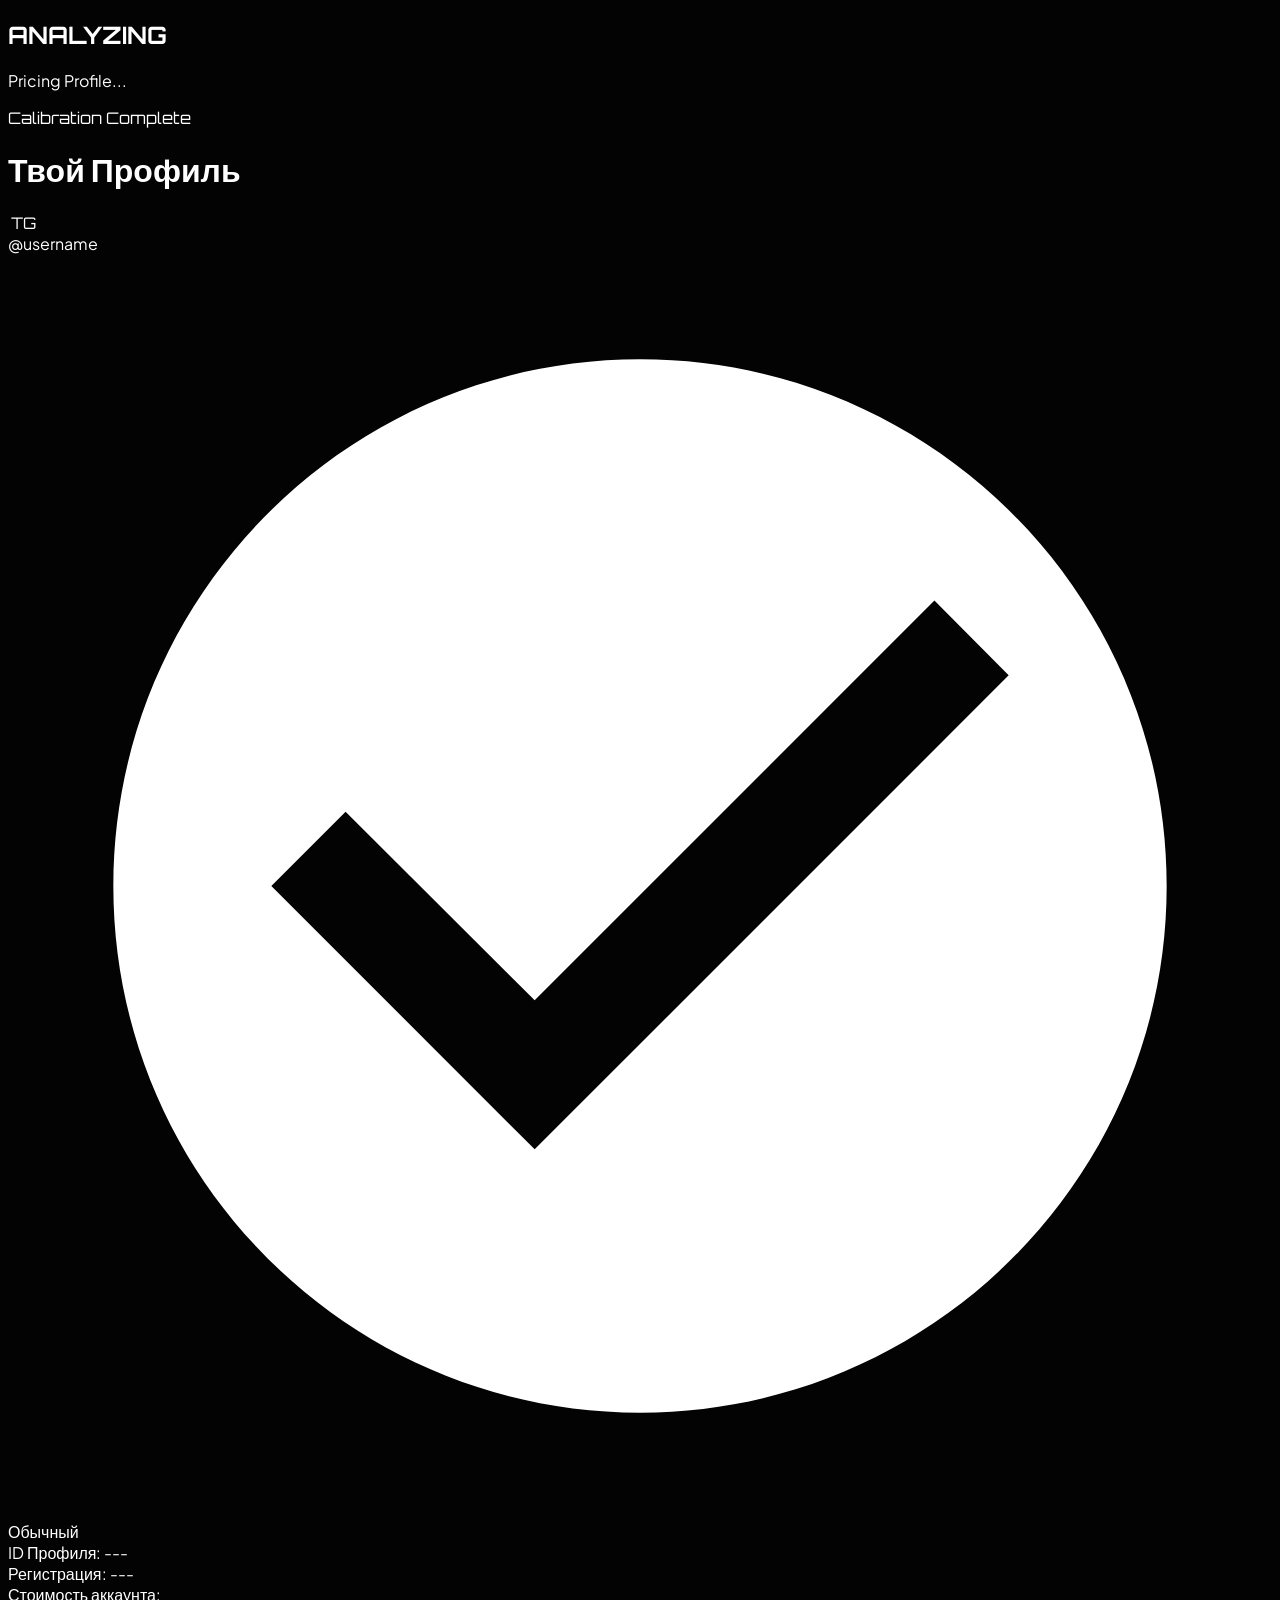
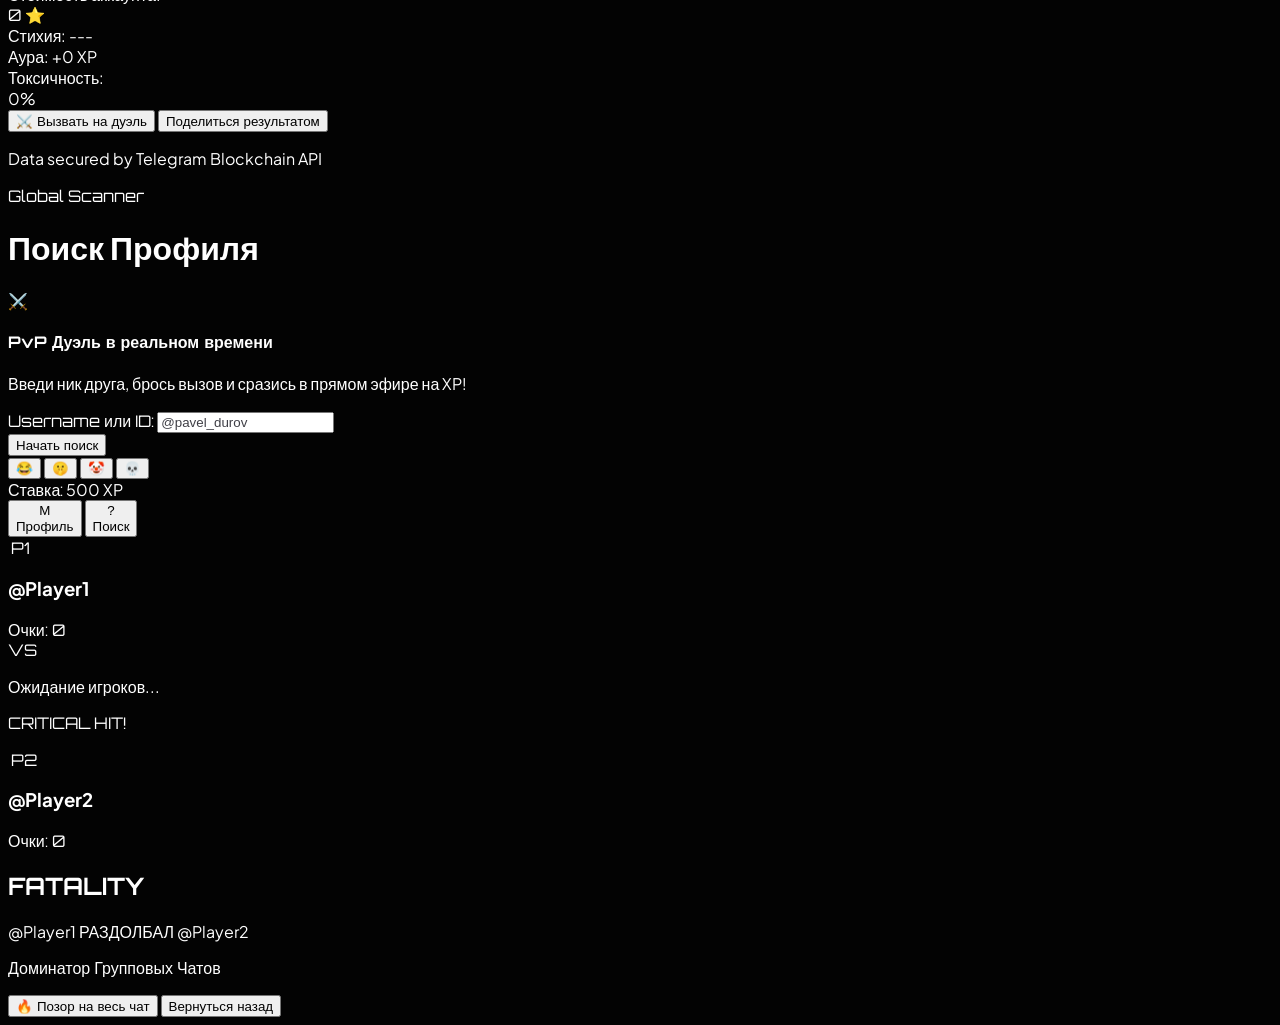
==== commit f6b2016c: "S" ====
--- a/index.html
+++ b/index.html
@@ -127,6 +127,16 @@
             <span class="text-[10px] cyber-font uppercase tracking-[0.3em] text-indigo-500">Global Scanner</span>
             <h1 class="text-2xl font-black mt-2">Поиск Профиля</h1>
         </div>
+        <!-- БАННЕР ДУЭЛИ -->
+<div class="mb-6 p-4 bg-gradient-to-br from-indigo-900/40 to-red-900/40 border border-indigo-500/30 rounded-3xl animate-pulse">
+    <div class="flex items-center gap-3">
+        <span class="text-2xl">⚔️</span>
+        <div>
+            <h4 class="text-[11px] cyber-font font-black text-white uppercase tracking-wider">PvP Дуэль в реальном времени</h4>
+            <p class="text-[9px] text-zinc-400 leading-tight mt-0.5">Введи ник друга, брось вызов и сразись в прямом эфире на XP!</p>
+        </div>
+    </div>
+</div>
 
         <div class="bg-zinc-900/40 border border-zinc-800 p-8 rounded-[40px] space-y-6">
             <div class="space-y-3">
@@ -139,7 +149,27 @@
             </button>
         </div>
     </div>
-
+    
+<!-- ПАНЕЛЬ РЕАКЦИЙ (ЭМОДЗИ) -->
+<div id="emoji-panel" class="absolute left-4 top-1/2 -translate-y-1/2 flex flex-col gap-4 z-50">
+    <button onclick="sendEmoji('😂')" class="w-10 h-10 bg-zinc-900/80 rounded-full border border-zinc-800 flex items-center justify-center text-xl hover:scale-125 transition-all">😂</button>
+    <button onclick="sendEmoji('🤫')" class="w-10 h-10 bg-zinc-900/80 rounded-full border border-zinc-800 flex items-center justify-center text-xl hover:scale-125 transition-all">🤫</button>
+    <button onclick="sendEmoji('🤡')" class="w-10 h-10 bg-zinc-900/80 rounded-full border border-zinc-800 flex items-center justify-center text-xl hover:scale-125 transition-all">🤡</button>
+    <button onclick="sendEmoji('💀')" class="w-10 h-10 bg-zinc-900/80 rounded-full border border-zinc-800 flex items-center justify-center text-xl hover:scale-125 transition-all">💀</button>
+</div>
+
+<!-- ИНДИКАТОР СТАВКИ -->
+<div class="absolute right-4 top-1/2 -translate-y-1/2">
+    <div class="bg-amber-500/10 border border-amber-500/40 px-3 py-4 rounded-2xl flex flex-col items-center">
+        <span class="text-[8px] cyber-font text-amber-500 uppercase tracking-tighter">Ставка:</span>
+        <span class="text-xs font-black text-amber-400">500 XP</span>
+    </div>
+</div>
+
+<!-- Контейнер для вылетающих эмодзи (через JS) -->
+<div id="emoji-stream" class="fixed inset-0 pointer-events-none z-[60]"></div>
+
+    
     <!-- МЕНЮ -->
     <nav class="bg-zinc-950/80 border-t border-zinc-900 px-6 py-4 flex justify-around items-center backdrop-blur-md">
         <button id="tab-btn-my" onclick="switchTab('my')" class="flex flex-col items-center gap-1 text-indigo-500">
@@ -295,7 +325,51 @@
             document.getElementById('battle-result-modal').classList.add('hidden');
         }
 
-        // ЗАПУСК БИТВЫ (PVP)
+        
+        // 1. ФУНКЦИЯ КРАСИВОГО ПОЛЕТА ЭМОДЗИ
+        function sendEmoji(emoji) {
+            const container = document.getElementById('emoji-stream');
+            if (!container) return;
+            
+            const el = document.createElement('div');
+            el.innerText = emoji;
+            el.className = "absolute text-5xl transition-all duration-1000 ease-out pointer-events-none z-[100]";
+            
+            // Случайное появление по горизонтали внизу экрана
+            el.style.left = Math.random() * 60 + 20 + "%";
+            el.style.bottom = "20px";
+            el.style.opacity = "1";
+            el.style.transform = "scale(0.5)";
+            
+            container.appendChild(el);
+            
+            // Запускаем полет вверх и увеличение
+            setTimeout(() => {
+                el.style.bottom = "80%";
+                el.style.opacity = "0";
+                el.style.transform = "scale(1.5) rotate(" + (Math.random() * 40 - 20) + "deg)";
+            }, 50);
+            
+            // Удаляем элемент после завершения анимации
+            setTimeout(() => el.remove(), 1000);
+        }
+
+        // ВСПЛЫВАЮЩИЕ БОЕВЫЕ ТЕКСТЫ С ЭФФЕКТОМ
+        function showCombatText(text) {
+            const combatEl = document.getElementById('battle-combat-text');
+            if (!combatEl) return;
+            combatEl.innerText = text;
+            combatEl.classList.remove('hidden');
+            setTimeout(() => combatEl.classList.add('hidden'), 1500);
+        }
+
+        // КНОПКА НАЗАД ИЗ БОЯ
+        function closeBattle() {
+            document.getElementById('battle-screen').classList.add('hidden');
+            document.getElementById('battle-result-modal').classList.add('hidden');
+        }
+
+        // 2. МЕДЛЕННЫЙ И ЭПИЧНЫЙ БОЕВОЙ ДВИЖОК (3.5 СЕКУНДЫ МЕЖДУ РАУНДАМИ)
         async function startPvP() {
             if (!currentViewedUser || currentViewedUser.id === myUser.id) return;
 
@@ -328,14 +402,13 @@
                 p2Fall.innerText = (p2.username || p2.first_name || "U").substring(0,2).toUpperCase();
             }
 
-            // Математика раундов
+            // Получаем данные для раундов
             const p1Age = getAge(Number(p1.id));
             const p2Age = getAge(Number(p2.id));
             const p1Price = getDailyPrice(Number(p1.id));
             const p2Price = getDailyPrice(Number(p2.id));
 
-            // Сила стихий: Огонь > Воздух(нет, у нас Огонь>Вода и т.д.)
-            // Упростим: Огонь побеждает Воду, Вода тушит Эфир, Эфир сжимает Пустоту, Пустота гасит Огонь
+            // Стилизуем фоны стихий игроков
             const elements = ["Огонь", "Вода", "Эфир", "Пустота"];
             const p1El = elements[Number(p1.id) % elements.length];
             const p2El = elements[Number(p2.id) % elements.length];
@@ -347,75 +420,77 @@
             const p1Bar = document.getElementById('p1-score-bar');
             const p2Bar = document.getElementById('p2-score-bar');
 
-            // Сброс очков на экране
+            // Сброс очков
             p1Bar.innerText = "Очки: 0";
             p2Bar.innerText = "Очки: 0";
 
             const sleep = ms => new Promise(r => setTimeout(r, ms));
 
-            // РАУНД 1: Стаж аккаунта
-            log.innerText = "Раунд 1: Сравниваем возраст аккаунтов...";
-            await sleep(1500);
+            // СИНХРОНИЗАЦИЯ И СТАРТ
+            log.innerText = "⏳ ОЖИДАНИЕ ИГРОКОВ В СЕТИ...";
+            await sleep(3500); // Медленная задержка
+            log.innerText = "⚡️ СОЕДИНЕНИЕ УСТАНОВЛЕНО! БОЙ НАЧИНАЕТСЯ...";
+            await sleep(2500);
+
+            // РАУНД 1: Возраст
+            log.innerText = "⚔️ РАУНД 1: Сравнение возраста аккаунтов...";
+            await sleep(3500);
             if (p1Age.year < p2Age.year) {
-                p1Score++; showCombatText("ДРЕВНИЙ УДАР!");
-                log.innerText = `У аккаунта ${p1.first_name} стаж больше! (+1)`;
+                p1Score++; showCombatText("ДРЕВНИЙ УДАР! 💥");
+                log.innerText = `Твой аккаунт старше! Ты забираешь раунд! (+1)`;
             } else if (p2Age.year < p1Age.year) {
-                p2Score++; showCombatText("ОТВЕТНЫЙ УДАР!");
-                log.innerText = `Аккаунт ${p2.first_name} старше! (+1)`;
-            } else {
-                log.innerText = "Ничья по возрасту аккаунтов!";
+                p2Score++; showCombatText("ОТВЕТНЫЙ УДАР! ⚡️");
+                log.innerText = `Аккаунт соперника старше! Он забирает раунд! (+1)`;
+            } else {
+                log.innerText = "Ничья по возрасту аккаунтов! Очки никому!";
             }
             p1Bar.innerText = `Очки: ${p1Score}`; p2Bar.innerText = `Очки: ${p2Score}`;
 
-            // РАУНД 2: Оценка стоимости
-            await sleep(1800);
-            log.innerText = "Раунд 2: Битва кошельков. Чей аккаунт дороже?";
-            await sleep(1500);
+            // РАУНД 2: Цена
+            await sleep(3500);
+            log.innerText = "💰 РАУНД 2: Битва кошельков. Чей аккаунт дороже?";
+            await sleep(3500);
             if (p1Price.price > p2Price.price) {
-                p1Score++; showCombatText("КРИТИЧЕСКИЙ КУРС!");
-                log.innerText = `${p1.first_name} бьет монетой! (+1)`;
-            } else {
-                p2Score++; showCombatText("ФИНАНСОВЫЙ БЛОК!");
-                log.innerText = `${p2.first_name} оказался дороже! (+1)`;
+                p1Score++; showCombatText("КРИТИЧЕСКИЙ КУРС! 📈");
+                log.innerText = `Твой аккаунт оценивается дороже! (+1)`;
+            } else {
+                p2Score++; showCombatText("ФИНАНСОВЫЙ БЛОК! 🛡");
+                log.innerText = `Аккаунт соперника оказался ценнее! (+1)`;
             }
             p1Bar.innerText = `Очки: ${p1Score}`; p2Bar.innerText = `Очки: ${p2Score}`;
 
-            // РАУНД 3: Бонус Стихии
-            await sleep(1800);
-            log.innerText = `Раунд 3: Столкновение стихий! ${p1El} VS ${p2El}`;
-            await sleep(1500);
-            
-            let elementWinner = 0; // 1 = p1, 2 = p2
+            // РАУНД 3: Стихия
+            await sleep(3500);
+            log.innerText = `🌀 РАУНД 3: Столкновение стихий! ${p1El} VS ${p2El}`;
+            await sleep(3500);
             if ((p1El === "Огонь" && p2El === "Вода") || (p1El === "Вода" && p2El === "Эфир") || (p1El === "Эфир" && p2El === "Пустота") || (p1El === "Пустота" && p2El === "Огонь")) {
-                p1Score++; elementWinner = 1;
-                showCombatText("ПРЕВОСХОДСТВО!");
-                log.innerText = `Стихия ${p1El} доминирует над ${p2El}! (+1)`;
+                p1Score++; showCombatText("ПРЕВОСХОДСТВО! 🔥");
+                log.innerText = `Твоя стихия ${p1El} подавляет стихию соперника! (+1)`;
             } else if (p1El !== p2El) {
-                p2Score++; elementWinner = 2;
-                showCombatText("СТИХИЙНЫЙ УРОН!");
-                log.innerText = `Стихия ${p2El} поглотила ${p1El}! (+1)`;
-            } else {
-                log.innerText = "Стихии одинаковы! Энергия поглощена!";
+                p2Score++; showCombatText("СТИХИЙНЫЙ УРОН! 🌪");
+                log.innerText = `Стихия соперника ${p2El} оказалась сильнее твоей! (+1)`;
+            } else {
+                log.innerText = "Стихии вошли в резонанс! Очки равны.";
             }
             p1Bar.innerText = `Очки: ${p1Score}`; p2Bar.innerText = `Очки: ${p2Score}`;
 
-            // РАУНД 4: Синяя Галочка (Бонус тщеславия)
-            await sleep(1800);
-            log.innerText = "Раунд 4: Проверка верификации...";
-            await sleep(1200);
+            // РАУНД 4: Галочка
+            await sleep(3500);
+            log.innerText = "🛡 РАУНД 4: Проверка верификации Telegram...";
+            await sleep(3500);
             if ((p1.is_premium || p1Age.year < 2016) && !(p2.is_premium || p2Age.year < 2016)) {
-                p1Score += 2; showCombatText("БОЖЕСТВЕННЫЙ РАНГ!");
-                log.innerText = `У тебя есть СИНЯЯ ГАЛОЧКА! Наносим двойной урон! (+2)`;
+                p1Score += 2; showCombatText("БОЖЕСТВЕННЫЙ РАНГ! 👑");
+                log.innerText = `У тебя есть синяя галочка! Наносим двойной урон! (+2)`;
             } else if (!(p1.is_premium || p1Age.year < 2016) && (p2.is_premium || p2Age.year < 2016)) {
-                p2Score += 2; showCombatText("УДАР СВЕРХУ!");
-                log.innerText = `У соперника синяя галочка! Получаем по башке! (+2)`;
-            } else {
-                log.innerText = "Ни у кого нет преимущества по галочкам!";
+                p2Score += 2; showCombatText("УДАР СВЕРХУ! 💀");
+                log.innerText = `У соперника синяя галочка! Получаем мощный урон! (+2)`;
+            } else {
+                log.innerText = "Силы равны. Ни у кого нет преимущества по галочкам!";
             }
             p1Bar.innerText = `Очки: ${p1Score}`; p2Bar.innerText = `Очки: ${p2Score}`;
 
-            // ФИНАЛИЗАЦИЯ (Победитель)
-            await sleep(2000);
+            // ФИНАЛИЗАЦИЯ И СТАВКИ
+            await sleep(4000);
             const winModal = document.getElementById('battle-result-modal');
             const winText = document.getElementById('battle-winner-text');
             const winTitle = document.getElementById('battle-winner-title');
@@ -430,15 +505,15 @@
             const randomWinnerTitle = winnerTitles[Math.floor(Math.random() * winnerTitles.length)];
 
             if (p1Score > p2Score) {
-                winText.innerText = `${p1NameClean} РАЗДОЛБАЛ ${p2NameClean} в пух и прах!`;
+                winText.innerHTML = `ПОБЕДА! 🎉 <br><span class="text-xs text-zinc-400">Ты разнес ${p2NameClean} и забрал <span class="text-amber-400 font-bold">500 XP</span> дуэльного фонда!</span>`;
                 winTitle.innerText = randomWinnerTitle;
                 winTitle.className = "text-[9px] cyber-font bg-emerald-500/20 text-emerald-400 px-3 py-1 rounded-full mt-3 uppercase tracking-widest font-black";
             } else if (p2Score > p1Score) {
-                winText.innerText = `${p2NameClean} ОДОЛЕЛ ${p1NameClean}!`;
-                winTitle.innerText = `Твой ранг: ${randomLoserTitle}`;
+                winText.innerHTML = `ПОРАЖЕНИЕ... 💀 <br><span class="text-xs text-zinc-400">Ты проиграл дуэль и отдал <span class="text-rose-500 font-bold">500 XP</span> игроку ${p2NameClean}</span>`;
+                winTitle.innerText = `Твой статус: ${randomLoserTitle}`;
                 winTitle.className = "text-[9px] cyber-font bg-red-500/20 text-red-400 px-3 py-1 rounded-full mt-3 uppercase tracking-widest font-black";
             } else {
-                winText.innerText = `БОЕВАЯ НИЧЬЯ МЕЖДУ ${p1NameClean} и ${p2NameClean}!`;
+                winText.innerHTML = `БОЕВАЯ НИЧЬЯ! 🤝 <br><span class="text-xs text-zinc-400">Ты и ${p2NameClean} сохранили свои XP при себе!</span>`;
                 winTitle.innerText = "Равные Силы";
                 winTitle.className = "text-[9px] cyber-font bg-zinc-500/20 text-zinc-400 px-3 py-1 rounded-full mt-3 uppercase tracking-widest font-black";
             }
@@ -448,14 +523,17 @@
 
         // КНОПКА «ПОЗОР НА ВЕСЬ ЧАТ»
         function shareBattleResult() {
-            const winText = document.getElementById('battle-winner-text').innerText;
+            const winText = document.getElementById('battle-winner-text').innerText.replace(/\n/g, ' ');
             const title = document.getElementById('battle-winner-title').innerText;
-            const text = `⚔️ ${winText}\n🏆 Статус боя: ${title}\n\nВызови меня на дуэль и проверь свой профиль в боте! 👇`;
+            const text = `⚔️ БИТВА В РЕАЛЬНОМ ВРЕМЕНИ:\n🔥 ${winText}\n🏆 Получен статус: ${title}\n\nСразись со мной в дуэли и проверь свой профиль в боте! 👇`;
             tg.openTelegramLink(`https://t.me/share/url?url=https://t.me/Boss_storesvzbot&text=${encodeURIComponent(text)}`);
-                                                                       }
-
+        }
+
+        // ОБЫЧНОЕ ПОДЕЛИТЬСЯ ПРОФИЛЕМ
         function shareResult() {
-            const text = `💎 Мой аккаунт оценили в ${document.getElementById('stat-value').innerText}! Узнай свою стоимость в боте:`;
+            const val = document.getElementById('stat-value') ? document.getElementById('stat-value').innerText : "1,157 ⭐️";
+            const elText = document.getElementById('stat-element') ? document.getElementById('stat-element').innerText : "Эфир";
+            const text = `💎 Мой аккаунт оценили в ${val}! Моя стихия: ${elText}. Проверь стоимость своего профиля и брось мне вызов на XP здесь:`;
             tg.openTelegramLink(`https://t.me/share/url?url=https://t.me/Boss_storesvzbot&text=${encodeURIComponent(text)}`);
         }
     </script>
